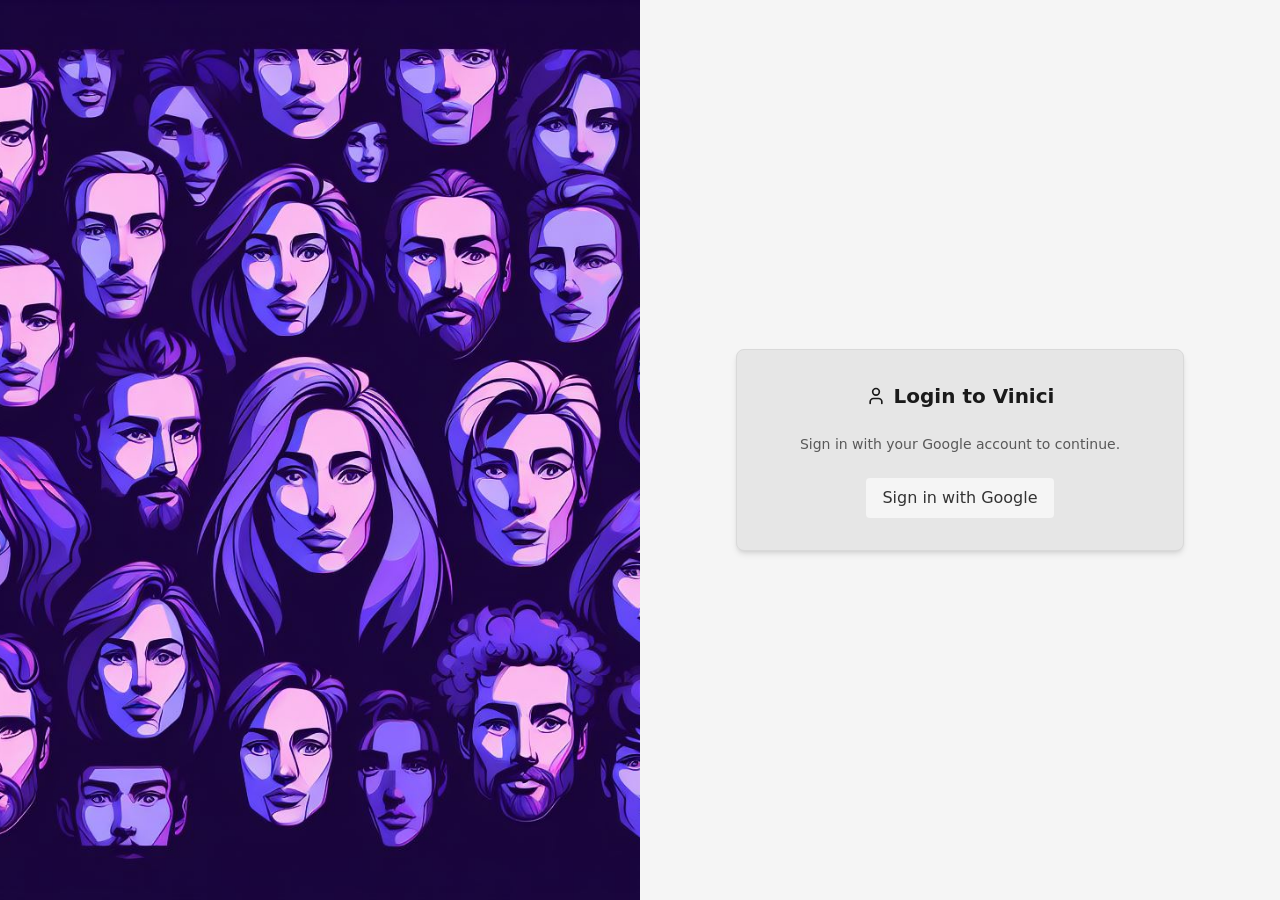
==== index.html @ 55f2e848 "deploy: vinici-ai/app@06591361b1e789a5b442f2222c22124e91a51ab6" ====
<!DOCTYPE html>
<html lang="en">

<head>
  <meta charset="UTF-8" />
  <meta name="viewport" content="width=device-width, initial-scale=1.0" />
  
  <!-- Cache Busting Meta Tags -->
  <meta http-equiv="Cache-Control" content="no-cache, no-store, must-revalidate" />
  <meta http-equiv="Pragma" content="no-cache" />
  <meta http-equiv="Expires" content="0" />

  <title>Vinici</title>
  <meta name="description" content="Vinici" />


  <meta property="og:title" content="Vinici" />
  <meta property="og:description" content="Vinici" />
  <meta property="og:type" content="website" />

  <meta name="twitter:card" content="summary_large_image" />
  <!-- Google Tag Manager -->
  <script>(function (w, d, s, l, i) {
      w[l] = w[l] || []; w[l].push({
        'gtm.start':
          new Date().getTime(), event: 'gtm.js'
      }); var f = d.getElementsByTagName(s)[0],
        j = d.createElement(s), dl = l != 'dataLayer' ? '&l=' + l : ''; j.async = true; j.src =
          'https://www.googletagmanager.com/gtm.js?id=' + i + dl; f.parentNode.insertBefore(j, f);
    })(window, document, 'script', 'dataLayer', 'GTM-TNNPQXP9');</script>
  <!-- End Google Tag Manager -->
  <script type="module" crossorigin src="/assets/index-B5cUwocK.js"></script>
  <link rel="stylesheet" crossorigin href="/assets/index-Gcn6cVZK.css">
</head>

<body>
  <!-- Google Tag Manager (noscript) -->
  <noscript><iframe src="https://www.googletagmanager.com/ns.html?id=GTM-TNNPQXP9" height="0" width="0"
      style="display:none;visibility:hidden"></iframe></noscript>
  <!-- End Google Tag Manager (noscript) -->
  <div id="root"></div>
  <!-- IMPORTANT: DO NOT REMOVE THIS SCRIPT TAG OR THIS VERY COMMENT! -->
</body>

</html>
---- assets/index-Gcn6cVZK.css ----
*,:before,:after{--tw-border-spacing-x: 0;--tw-border-spacing-y: 0;--tw-translate-x: 0;--tw-translate-y: 0;--tw-rotate: 0;--tw-skew-x: 0;--tw-skew-y: 0;--tw-scale-x: 1;--tw-scale-y: 1;--tw-pan-x: ;--tw-pan-y: ;--tw-pinch-zoom: ;--tw-scroll-snap-strictness: proximity;--tw-gradient-from-position: ;--tw-gradient-via-position: ;--tw-gradient-to-position: ;--tw-ordinal: ;--tw-slashed-zero: ;--tw-numeric-figure: ;--tw-numeric-spacing: ;--tw-numeric-fraction: ;--tw-ring-inset: ;--tw-ring-offset-width: 0px;--tw-ring-offset-color: #fff;--tw-ring-color: rgb(59 130 246 / .5);--tw-ring-offset-shadow: 0 0 #0000;--tw-ring-shadow: 0 0 #0000;--tw-shadow: 0 0 #0000;--tw-shadow-colored: 0 0 #0000;--tw-blur: ;--tw-brightness: ;--tw-contrast: ;--tw-grayscale: ;--tw-hue-rotate: ;--tw-invert: ;--tw-saturate: ;--tw-sepia: ;--tw-drop-shadow: ;--tw-backdrop-blur: ;--tw-backdrop-brightness: ;--tw-backdrop-contrast: ;--tw-backdrop-grayscale: ;--tw-backdrop-hue-rotate: ;--tw-backdrop-invert: ;--tw-backdrop-opacity: ;--tw-backdrop-saturate: ;--tw-backdrop-sepia: ;--tw-contain-size: ;--tw-contain-layout: ;--tw-contain-paint: ;--tw-contain-style: }::backdrop{--tw-border-spacing-x: 0;--tw-border-spacing-y: 0;--tw-translate-x: 0;--tw-translate-y: 0;--tw-rotate: 0;--tw-skew-x: 0;--tw-skew-y: 0;--tw-scale-x: 1;--tw-scale-y: 1;--tw-pan-x: ;--tw-pan-y: ;--tw-pinch-zoom: ;--tw-scroll-snap-strictness: proximity;--tw-gradient-from-position: ;--tw-gradient-via-position: ;--tw-gradient-to-position: ;--tw-ordinal: ;--tw-slashed-zero: ;--tw-numeric-figure: ;--tw-numeric-spacing: ;--tw-numeric-fraction: ;--tw-ring-inset: ;--tw-ring-offset-width: 0px;--tw-ring-offset-color: #fff;--tw-ring-color: rgb(59 130 246 / .5);--tw-ring-offset-shadow: 0 0 #0000;--tw-ring-shadow: 0 0 #0000;--tw-shadow: 0 0 #0000;--tw-shadow-colored: 0 0 #0000;--tw-blur: ;--tw-brightness: ;--tw-contrast: ;--tw-grayscale: ;--tw-hue-rotate: ;--tw-invert: ;--tw-saturate: ;--tw-sepia: ;--tw-drop-shadow: ;--tw-backdrop-blur: ;--tw-backdrop-brightness: ;--tw-backdrop-contrast: ;--tw-backdrop-grayscale: ;--tw-backdrop-hue-rotate: ;--tw-backdrop-invert: ;--tw-backdrop-opacity: ;--tw-backdrop-saturate: ;--tw-backdrop-sepia: ;--tw-contain-size: ;--tw-contain-layout: ;--tw-contain-paint: ;--tw-contain-style: }*,:before,:after{box-sizing:border-box;border-width:0;border-style:solid;border-color:#e5e7eb}:before,:after{--tw-content: ""}html,:host{line-height:1.5;-webkit-text-size-adjust:100%;-moz-tab-size:4;-o-tab-size:4;tab-size:4;font-family:ui-sans-serif,system-ui,sans-serif,"Apple Color Emoji","Segoe UI Emoji",Segoe UI Symbol,"Noto Color Emoji";font-feature-settings:normal;font-variation-settings:normal;-webkit-tap-highlight-color:transparent}body{margin:0;line-height:inherit}hr{height:0;color:inherit;border-top-width:1px}abbr:where([title]){-webkit-text-decoration:underline dotted;text-decoration:underline dotted}h1,h2,h3,h4,h5,h6{font-size:inherit;font-weight:inherit}a{color:inherit;text-decoration:inherit}b,strong{font-weight:bolder}code,kbd,samp,pre{font-family:ui-monospace,SFMono-Regular,Menlo,Monaco,Consolas,Liberation Mono,Courier New,monospace;font-feature-settings:normal;font-variation-settings:normal;font-size:1em}small{font-size:80%}sub,sup{font-size:75%;line-height:0;position:relative;vertical-align:baseline}sub{bottom:-.25em}sup{top:-.5em}table{text-indent:0;border-color:inherit;border-collapse:collapse}button,input,optgroup,select,textarea{font-family:inherit;font-feature-settings:inherit;font-variation-settings:inherit;font-size:100%;font-weight:inherit;line-height:inherit;letter-spacing:inherit;color:inherit;margin:0;padding:0}button,select{text-transform:none}button,input:where([type=button]),input:where([type=reset]),input:where([type=submit]){-webkit-appearance:button;background-color:transparent;background-image:none}:-moz-focusring{outline:auto}:-moz-ui-invalid{box-shadow:none}progress{vertical-align:baseline}::-webkit-inner-spin-button,::-webkit-outer-spin-button{height:auto}[type=search]{-webkit-appearance:textfield;outline-offset:-2px}::-webkit-search-decoration{-webkit-appearance:none}::-webkit-file-upload-button{-webkit-appearance:button;font:inherit}summary{display:list-item}blockquote,dl,dd,h1,h2,h3,h4,h5,h6,hr,figure,p,pre{margin:0}fieldset{margin:0;padding:0}legend{padding:0}ol,ul,menu{list-style:none;margin:0;padding:0}dialog{padding:0}textarea{resize:vertical}input::-moz-placeholder,textarea::-moz-placeholder{opacity:1;color:#9ca3af}input::placeholder,textarea::placeholder{opacity:1;color:#9ca3af}button,[role=button]{cursor:pointer}:disabled{cursor:default}img,svg,video,canvas,audio,iframe,embed,object{display:block;vertical-align:middle}img,video{max-width:100%;height:auto}[hidden]:where(:not([hidden=until-found])){display:none}:root{--background: 0 0% 100%;--foreground: 0 0% 20%;--card: 0 0% 90%;--card-foreground: 0 0% 10%;--popover: 0 0% 100%;--popover-foreground: 222.2 84% 4.9%;--primary: 222.2 47.4% 11.2%;--primary-foreground: 210 40% 98%;--secondary: 210 40% 96.1%;--secondary-foreground: 222.2 47.4% 11.2%;--muted: 0 0% 96.1%;--muted-foreground: 0 0% 35%;--inverted: 0 0% 30%;--inverted-foreground: 0 0% 90%;--accent: 210 40% 96.1%;--accent-foreground: 222.2 47.4% 11.2%;--destructive: 0 84.2% 60.2%;--destructive-foreground: 210 40% 98%;--border: 0 0% 85%;--input: 214.3 31.8% 91.4%;--ring: 0 0% 85%;--radius: .5rem;--shadow: 0 0% 0% / .1}.dark{--background: 0 0% 9%;--foreground: 0 0% 85%;--card: 0 0% 17%;--card-foreground: 0 0% 90%;--muted: 0 0% 20%;--muted-foreground: 0 0% 65%;--popover: 222.2 84% 4.9%;--popover-foreground: 210 40% 98%;--primary: 210 40% 98%;--primary-foreground: 222.2 47.4% 11.2%;--secondary: 217.2 32.6% 17.5%;--secondary-foreground: 210 40% 98%;--inverted: 0 0% 90%;--inverted-foreground: 0 0% 17%;--accent: 217.2 32.6% 17.5%;--accent-foreground: 210 40% 98%;--destructive: 0 62.8% 30.6%;--destructive-foreground: 210 40% 98%;--border: 0 0% 25%;--input: 217.2 32.6% 17.5%;--ring: 0 0% 25%;--shadow: 0 0% 5% black}*{border-color:hsl(var(--border))}body{background-color:hsl(var(--background));color:hsl(var(--foreground))}.container{width:100%;margin-right:auto;margin-left:auto;padding-right:2rem;padding-left:2rem}@media (min-width: 1400px){.container{max-width:1400px}}.sr-only{position:absolute;width:1px;height:1px;padding:0;margin:-1px;overflow:hidden;clip:rect(0,0,0,0);white-space:nowrap;border-width:0}.pointer-events-none{pointer-events:none}.pointer-events-auto{pointer-events:auto}.visible{visibility:visible}.invisible{visibility:hidden}.fixed{position:fixed}.absolute{position:absolute}.relative{position:relative}.sticky{position:sticky}.inset-0{top:0;right:0;bottom:0;left:0}.inset-x-0{left:0;right:0}.inset-y-0{top:0;bottom:0}.-bottom-12{bottom:-3rem}.-left-12{left:-3rem}.-left-20{left:-5rem}.-left-5{left:-1.25rem}.-right-12{right:-3rem}.-top-12{top:-3rem}.bottom-0{bottom:0}.bottom-10{bottom:2.5rem}.bottom-5{bottom:1.25rem}.bottom-\[56px\]{bottom:56px}.left-0{left:0}.left-1{left:.25rem}.left-1\/2{left:50%}.left-12{left:3rem}.left-16{left:4rem}.left-2{left:.5rem}.left-4{left:1rem}.left-60{left:15rem}.left-64{left:16rem}.left-\[50\%\]{left:50%}.right-0{right:0}.right-1{right:.25rem}.right-2{right:.5rem}.right-3{right:.75rem}.right-4{right:1rem}.right-\[2\%\]{right:2%}.top-0{top:0}.top-1\.5{top:.375rem}.top-1\/2{top:50%}.top-2{top:.5rem}.top-3{top:.75rem}.top-3\.5{top:.875rem}.top-4{top:1rem}.top-6{top:1.5rem}.top-\[1px\]{top:1px}.top-\[50\%\]{top:50%}.top-\[60\%\]{top:60%}.top-full{top:100%}.z-10{z-index:10}.z-20{z-index:20}.z-30{z-index:30}.z-40{z-index:40}.z-50{z-index:50}.z-\[100\]{z-index:100}.z-\[1\]{z-index:1}.z-\[60\]{z-index:60}.z-\[70\]{z-index:70}.m-4{margin:1rem}.-mx-1{margin-left:-.25rem;margin-right:-.25rem}.mx-0\.5{margin-left:.125rem;margin-right:.125rem}.mx-2{margin-left:.5rem;margin-right:.5rem}.mx-3\.5{margin-left:.875rem;margin-right:.875rem}.mx-auto{margin-left:auto;margin-right:auto}.my-0\.5{margin-top:.125rem;margin-bottom:.125rem}.my-1{margin-top:.25rem;margin-bottom:.25rem}.my-2{margin-top:.5rem;margin-bottom:.5rem}.-ml-4{margin-left:-1rem}.-mt-4{margin-top:-1rem}.mb-1{margin-bottom:.25rem}.mb-2{margin-bottom:.5rem}.mb-3{margin-bottom:.75rem}.mb-4{margin-bottom:1rem}.mb-6{margin-bottom:1.5rem}.mb-\[6\.5rem\]{margin-bottom:6.5rem}.ml-1{margin-left:.25rem}.ml-1\.5{margin-left:.375rem}.ml-2{margin-left:.5rem}.ml-3{margin-left:.75rem}.ml-4{margin-left:1rem}.ml-auto{margin-left:auto}.mr-2{margin-right:.5rem}.mr-3{margin-right:.75rem}.mt-0{margin-top:0}.mt-0\.5{margin-top:.125rem}.mt-1{margin-top:.25rem}.mt-1\.5{margin-top:.375rem}.mt-2{margin-top:.5rem}.mt-24{margin-top:6rem}.mt-4{margin-top:1rem}.mt-6{margin-top:1.5rem}.mt-auto{margin-top:auto}.box-border{box-sizing:border-box}.line-clamp-1{overflow:hidden;display:-webkit-box;-webkit-box-orient:vertical;-webkit-line-clamp:1}.line-clamp-2{overflow:hidden;display:-webkit-box;-webkit-box-orient:vertical;-webkit-line-clamp:2}.block{display:block}.inline{display:inline}.flex{display:flex}.inline-flex{display:inline-flex}.table{display:table}.grid{display:grid}.hidden{display:none}.aspect-square{aspect-ratio:1 / 1}.aspect-video{aspect-ratio:16 / 9}.size-4{width:1rem;height:1rem}.h-1{height:.25rem}.h-1\.5{height:.375rem}.h-10{height:2.5rem}.h-11{height:2.75rem}.h-12{height:3rem}.h-16{height:4rem}.h-2{height:.5rem}.h-2\.5{height:.625rem}.h-20{height:5rem}.h-24{height:6rem}.h-3{height:.75rem}.h-3\.5{height:.875rem}.h-4{height:1rem}.h-5{height:1.25rem}.h-6{height:1.5rem}.h-64{height:16rem}.h-7{height:1.75rem}.h-8{height:2rem}.h-9{height:2.25rem}.h-\[1px\]{height:1px}.h-\[21px\]{height:21px}.h-\[25px\]{height:25px}.h-\[400px\]{height:400px}.h-\[var\(--radix-navigation-menu-viewport-height\)\]{height:var(--radix-navigation-menu-viewport-height)}.h-\[var\(--radix-select-trigger-height\)\]{height:var(--radix-select-trigger-height)}.h-auto{height:auto}.h-full{height:100%}.h-px{height:1px}.h-screen{height:100vh}.h-svh{height:100svh}.max-h-96{max-height:24rem}.max-h-\[300px\]{max-height:300px}.max-h-screen{max-height:100vh}.min-h-0{min-height:0px}.min-h-12{min-height:3rem}.min-h-16{min-height:4rem}.min-h-\[250px\]{min-height:250px}.min-h-\[300px\]{min-height:300px}.min-h-\[80px\]{min-height:80px}.min-h-screen{min-height:100vh}.min-h-svh{min-height:100svh}.w-0{width:0px}.w-1{width:.25rem}.w-1\/2{width:50%}.w-10{width:2.5rem}.w-11{width:2.75rem}.w-12{width:3rem}.w-14{width:3.5rem}.w-2{width:.5rem}.w-2\.5{width:.625rem}.w-20{width:5rem}.w-24{width:6rem}.w-3{width:.75rem}.w-3\.5{width:.875rem}.w-3\/4{width:75%}.w-4{width:1rem}.w-5{width:1.25rem}.w-5\/6{width:83.333333%}.w-6{width:1.5rem}.w-64{width:16rem}.w-7{width:1.75rem}.w-72{width:18rem}.w-8{width:2rem}.w-9{width:2.25rem}.w-\[--sidebar-width\]{width:var(--sidebar-width)}.w-\[10\%\]{width:10%}.w-\[100px\]{width:100px}.w-\[1px\]{width:1px}.w-\[21px\]{width:21px}.w-\[40\%\]{width:40%}.w-\[42px\]{width:42px}.w-\[50\%\]{width:50%}.w-\[90\%\]{width:90%}.w-\[95\%\]{width:95%}.w-\[96\%\]{width:96%}.w-\[calc\(100\%\)\]{width:100%}.w-\[calc\(100\%-16\.5rem\)\]{width:calc(100% - 16.5rem)}.w-\[calc\(100\%-5rem\)\]{width:calc(100% - 5rem)}.w-\[calc\(50\%-2rem\)\]{width:calc(50% - 2rem)}.w-auto{width:auto}.w-full{width:100%}.w-max{width:-moz-max-content;width:max-content}.w-px{width:1px}.min-w-0{min-width:0px}.min-w-5{min-width:1.25rem}.min-w-\[12rem\]{min-width:12rem}.min-w-\[8rem\]{min-width:8rem}.min-w-\[var\(--radix-select-trigger-width\)\]{min-width:var(--radix-select-trigger-width)}.max-w-3xl{max-width:48rem}.max-w-4xl{max-width:56rem}.max-w-\[--skeleton-width\]{max-width:var(--skeleton-width)}.max-w-\[100\%\]{max-width:100%}.max-w-\[120px\]{max-width:120px}.max-w-\[250px\]{max-width:250px}.max-w-\[90\%\]{max-width:90%}.max-w-\[93\%\]{max-width:93%}.max-w-lg{max-width:32rem}.max-w-max{max-width:-moz-max-content;max-width:max-content}.max-w-md{max-width:28rem}.flex-1{flex:1 1 0%}.flex-\[10\]{flex:10}.flex-\[30\]{flex:30}.flex-\[60\]{flex:60}.flex-shrink-0,.shrink-0{flex-shrink:0}.grow{flex-grow:1}.grow-0{flex-grow:0}.basis-full{flex-basis:100%}.caption-bottom{caption-side:bottom}.border-collapse{border-collapse:collapse}.-translate-x-1\/2{--tw-translate-x: -50%;transform:translate(var(--tw-translate-x),var(--tw-translate-y)) rotate(var(--tw-rotate)) skew(var(--tw-skew-x)) skewY(var(--tw-skew-y)) scaleX(var(--tw-scale-x)) scaleY(var(--tw-scale-y))}.-translate-x-full{--tw-translate-x: -100%;transform:translate(var(--tw-translate-x),var(--tw-translate-y)) rotate(var(--tw-rotate)) skew(var(--tw-skew-x)) skewY(var(--tw-skew-y)) scaleX(var(--tw-scale-x)) scaleY(var(--tw-scale-y))}.-translate-x-px{--tw-translate-x: -1px;transform:translate(var(--tw-translate-x),var(--tw-translate-y)) rotate(var(--tw-rotate)) skew(var(--tw-skew-x)) skewY(var(--tw-skew-y)) scaleX(var(--tw-scale-x)) scaleY(var(--tw-scale-y))}.-translate-y-1\/2{--tw-translate-y: -50%;transform:translate(var(--tw-translate-x),var(--tw-translate-y)) rotate(var(--tw-rotate)) skew(var(--tw-skew-x)) skewY(var(--tw-skew-y)) scaleX(var(--tw-scale-x)) scaleY(var(--tw-scale-y))}.-translate-y-3{--tw-translate-y: -.75rem;transform:translate(var(--tw-translate-x),var(--tw-translate-y)) rotate(var(--tw-rotate)) skew(var(--tw-skew-x)) skewY(var(--tw-skew-y)) scaleX(var(--tw-scale-x)) scaleY(var(--tw-scale-y))}.translate-x-0{--tw-translate-x: 0px;transform:translate(var(--tw-translate-x),var(--tw-translate-y)) rotate(var(--tw-rotate)) skew(var(--tw-skew-x)) skewY(var(--tw-skew-y)) scaleX(var(--tw-scale-x)) scaleY(var(--tw-scale-y))}.translate-x-\[-50\%\]{--tw-translate-x: -50%;transform:translate(var(--tw-translate-x),var(--tw-translate-y)) rotate(var(--tw-rotate)) skew(var(--tw-skew-x)) skewY(var(--tw-skew-y)) scaleX(var(--tw-scale-x)) scaleY(var(--tw-scale-y))}.translate-x-px{--tw-translate-x: 1px;transform:translate(var(--tw-translate-x),var(--tw-translate-y)) rotate(var(--tw-rotate)) skew(var(--tw-skew-x)) skewY(var(--tw-skew-y)) scaleX(var(--tw-scale-x)) scaleY(var(--tw-scale-y))}.translate-y-\[-50\%\]{--tw-translate-y: -50%;transform:translate(var(--tw-translate-x),var(--tw-translate-y)) rotate(var(--tw-rotate)) skew(var(--tw-skew-x)) skewY(var(--tw-skew-y)) scaleX(var(--tw-scale-x)) scaleY(var(--tw-scale-y))}.rotate-45{--tw-rotate: 45deg;transform:translate(var(--tw-translate-x),var(--tw-translate-y)) rotate(var(--tw-rotate)) skew(var(--tw-skew-x)) skewY(var(--tw-skew-y)) scaleX(var(--tw-scale-x)) scaleY(var(--tw-scale-y))}.rotate-90{--tw-rotate: 90deg;transform:translate(var(--tw-translate-x),var(--tw-translate-y)) rotate(var(--tw-rotate)) skew(var(--tw-skew-x)) skewY(var(--tw-skew-y)) scaleX(var(--tw-scale-x)) scaleY(var(--tw-scale-y))}.transform{transform:translate(var(--tw-translate-x),var(--tw-translate-y)) rotate(var(--tw-rotate)) skew(var(--tw-skew-x)) skewY(var(--tw-skew-y)) scaleX(var(--tw-scale-x)) scaleY(var(--tw-scale-y))}@keyframes pulse{50%{opacity:.5}}.animate-pulse{animation:pulse 2s cubic-bezier(.4,0,.6,1) infinite}.cursor-default{cursor:default}.cursor-pointer{cursor:pointer}.touch-none{touch-action:none}.select-none{-webkit-user-select:none;-moz-user-select:none;user-select:none}.resize{resize:both}.list-none{list-style-type:none}.flex-row{flex-direction:row}.flex-col{flex-direction:column}.flex-col-reverse{flex-direction:column-reverse}.flex-wrap{flex-wrap:wrap}.items-start{align-items:flex-start}.items-end{align-items:flex-end}.items-center{align-items:center}.items-stretch{align-items:stretch}.justify-start{justify-content:flex-start}.justify-end{justify-content:flex-end}.justify-center{justify-content:center}.justify-between{justify-content:space-between}.gap-1{gap:.25rem}.gap-1\.5{gap:.375rem}.gap-2{gap:.5rem}.gap-4{gap:1rem}.gap-6{gap:1.5rem}.-space-x-2>:not([hidden])~:not([hidden]){--tw-space-x-reverse: 0;margin-right:calc(-.5rem * var(--tw-space-x-reverse));margin-left:calc(-.5rem * calc(1 - var(--tw-space-x-reverse)))}.space-x-1>:not([hidden])~:not([hidden]){--tw-space-x-reverse: 0;margin-right:calc(.25rem * var(--tw-space-x-reverse));margin-left:calc(.25rem * calc(1 - var(--tw-space-x-reverse)))}.space-x-2>:not([hidden])~:not([hidden]){--tw-space-x-reverse: 0;margin-right:calc(.5rem * var(--tw-space-x-reverse));margin-left:calc(.5rem * calc(1 - var(--tw-space-x-reverse)))}.space-x-3>:not([hidden])~:not([hidden]){--tw-space-x-reverse: 0;margin-right:calc(.75rem * var(--tw-space-x-reverse));margin-left:calc(.75rem * calc(1 - var(--tw-space-x-reverse)))}.space-x-4>:not([hidden])~:not([hidden]){--tw-space-x-reverse: 0;margin-right:calc(1rem * var(--tw-space-x-reverse));margin-left:calc(1rem * calc(1 - var(--tw-space-x-reverse)))}.space-y-1>:not([hidden])~:not([hidden]){--tw-space-y-reverse: 0;margin-top:calc(.25rem * calc(1 - var(--tw-space-y-reverse)));margin-bottom:calc(.25rem * var(--tw-space-y-reverse))}.space-y-1\.5>:not([hidden])~:not([hidden]){--tw-space-y-reverse: 0;margin-top:calc(.375rem * calc(1 - var(--tw-space-y-reverse)));margin-bottom:calc(.375rem * var(--tw-space-y-reverse))}.space-y-2>:not([hidden])~:not([hidden]){--tw-space-y-reverse: 0;margin-top:calc(.5rem * calc(1 - var(--tw-space-y-reverse)));margin-bottom:calc(.5rem * var(--tw-space-y-reverse))}.space-y-4>:not([hidden])~:not([hidden]){--tw-space-y-reverse: 0;margin-top:calc(1rem * calc(1 - var(--tw-space-y-reverse)));margin-bottom:calc(1rem * var(--tw-space-y-reverse))}.space-y-6>:not([hidden])~:not([hidden]){--tw-space-y-reverse: 0;margin-top:calc(1.5rem * calc(1 - var(--tw-space-y-reverse)));margin-bottom:calc(1.5rem * var(--tw-space-y-reverse))}.overflow-auto{overflow:auto}.overflow-hidden{overflow:hidden}.overflow-y-auto{overflow-y:auto}.overflow-x-hidden{overflow-x:hidden}.truncate{overflow:hidden;text-overflow:ellipsis;white-space:nowrap}.whitespace-normal{white-space:normal}.whitespace-nowrap{white-space:nowrap}.whitespace-pre-wrap{white-space:pre-wrap}.break-words{overflow-wrap:break-word}.rounded{border-radius:.25rem}.rounded-\[2px\]{border-radius:2px}.rounded-\[inherit\]{border-radius:inherit}.rounded-full{border-radius:9999px}.rounded-lg{border-radius:var(--radius)}.rounded-md{border-radius:calc(var(--radius) - 2px)}.rounded-sm{border-radius:calc(var(--radius) - 4px)}.rounded-t-\[10px\]{border-top-left-radius:10px;border-top-right-radius:10px}.rounded-t-md{border-top-left-radius:calc(var(--radius) - 2px);border-top-right-radius:calc(var(--radius) - 2px)}.rounded-tl-sm{border-top-left-radius:calc(var(--radius) - 4px)}.border{border-width:1px}.border-2{border-width:2px}.border-\[1\.5px\]{border-width:1.5px}.border-y{border-top-width:1px;border-bottom-width:1px}.border-b{border-bottom-width:1px}.border-l{border-left-width:1px}.border-r{border-right-width:1px}.border-t{border-top-width:1px}.border-dashed{border-style:dashed}.border-\[--color-border\]{border-color:var(--color-border)}.border-background{border-color:hsl(var(--background))}.border-border{border-color:hsl(var(--border))}.border-border\/50{border-color:hsl(var(--border) / .5)}.border-destructive{border-color:hsl(var(--destructive))}.border-destructive\/50{border-color:hsl(var(--destructive) / .5)}.border-input{border-color:hsl(var(--input))}.border-muted{border-color:hsl(var(--muted))}.border-primary{border-color:hsl(var(--primary))}.border-transparent{border-color:transparent}.border-yellow-500\/20{border-color:#eab30833}.border-l-transparent{border-left-color:transparent}.border-r-muted{border-right-color:hsl(var(--muted))}.border-t-transparent{border-top-color:transparent}.bg-\[\#2D3263\]{--tw-bg-opacity: 1;background-color:rgb(45 50 99 / var(--tw-bg-opacity, 1))}.bg-\[\#2d3163\]{--tw-bg-opacity: 1;background-color:rgb(45 49 99 / var(--tw-bg-opacity, 1))}.bg-\[--color-bg\]{background-color:var(--color-bg)}.bg-accent{background-color:hsl(var(--accent))}.bg-background{background-color:hsl(var(--background))}.bg-black\/50{background-color:#00000080}.bg-black\/80{background-color:#000c}.bg-blue-500{--tw-bg-opacity: 1;background-color:rgb(59 130 246 / var(--tw-bg-opacity, 1))}.bg-border{background-color:hsl(var(--border))}.bg-card{background-color:hsl(var(--card))}.bg-destructive{background-color:hsl(var(--destructive))}.bg-foreground{background-color:hsl(var(--foreground))}.bg-gray-100{--tw-bg-opacity: 1;background-color:rgb(243 244 246 / var(--tw-bg-opacity, 1))}.bg-green-500{--tw-bg-opacity: 1;background-color:rgb(34 197 94 / var(--tw-bg-opacity, 1))}.bg-inverted{background-color:hsl(var(--inverted))}.bg-muted{background-color:hsl(var(--muted))}.bg-muted\/50{background-color:hsl(var(--muted) / .5)}.bg-popover{background-color:hsl(var(--popover))}.bg-primary{background-color:hsl(var(--primary))}.bg-red-500{--tw-bg-opacity: 1;background-color:rgb(239 68 68 / var(--tw-bg-opacity, 1))}.bg-secondary{background-color:hsl(var(--secondary))}.bg-transparent{background-color:transparent}.bg-yellow-500\/10{background-color:#eab3081a}.fill-current{fill:currentColor}.object-cover{-o-object-fit:cover;object-fit:cover}.p-0{padding:0}.p-0\.5{padding:.125rem}.p-1{padding:.25rem}.p-2{padding:.5rem}.p-3{padding:.75rem}.p-4{padding:1rem}.p-5{padding:1.25rem}.p-6{padding:1.5rem}.p-8{padding:2rem}.p-\[1px\]{padding:1px}.px-1{padding-left:.25rem;padding-right:.25rem}.px-1\.5{padding-left:.375rem;padding-right:.375rem}.px-2{padding-left:.5rem;padding-right:.5rem}.px-2\.5{padding-left:.625rem;padding-right:.625rem}.px-3{padding-left:.75rem;padding-right:.75rem}.px-4{padding-left:1rem;padding-right:1rem}.px-5{padding-left:1.25rem;padding-right:1.25rem}.px-8{padding-left:2rem;padding-right:2rem}.py-0\.5{padding-top:.125rem;padding-bottom:.125rem}.py-1{padding-top:.25rem;padding-bottom:.25rem}.py-1\.5{padding-top:.375rem;padding-bottom:.375rem}.py-2{padding-top:.5rem;padding-bottom:.5rem}.py-3{padding-top:.75rem;padding-bottom:.75rem}.py-4{padding-top:1rem;padding-bottom:1rem}.py-6{padding-top:1.5rem;padding-bottom:1.5rem}.pb-10{padding-bottom:2.5rem}.pb-20{padding-bottom:5rem}.pb-3{padding-bottom:.75rem}.pb-4{padding-bottom:1rem}.pl-16{padding-left:4rem}.pl-2\.5{padding-left:.625rem}.pl-3{padding-left:.75rem}.pl-4{padding-left:1rem}.pl-8{padding-left:2rem}.pr-2{padding-right:.5rem}.pr-2\.5{padding-right:.625rem}.pr-8{padding-right:2rem}.pt-0{padding-top:0}.pt-1{padding-top:.25rem}.pt-16{padding-top:4rem}.pt-2{padding-top:.5rem}.pt-3{padding-top:.75rem}.pt-4{padding-top:1rem}.text-left{text-align:left}.text-center{text-align:center}.text-right{text-align:right}.align-middle{vertical-align:middle}.font-mono{font-family:ui-monospace,SFMono-Regular,Menlo,Monaco,Consolas,Liberation Mono,Courier New,monospace}.text-2xl{font-size:1.5rem;line-height:2rem}.text-4xl{font-size:2.25rem;line-height:2.5rem}.text-\[0\.8rem\]{font-size:.8rem}.text-base{font-size:1rem;line-height:1.5rem}.text-lg{font-size:1.125rem;line-height:1.75rem}.text-sm{font-size:.875rem;line-height:1.25rem}.text-xl{font-size:1.25rem;line-height:1.75rem}.text-xs{font-size:.75rem;line-height:1rem}.font-bold{font-weight:700}.font-medium{font-weight:500}.font-normal{font-weight:400}.font-semibold{font-weight:600}.uppercase{text-transform:uppercase}.capitalize{text-transform:capitalize}.italic{font-style:italic}.tabular-nums{--tw-numeric-spacing: tabular-nums;font-variant-numeric:var(--tw-ordinal) var(--tw-slashed-zero) var(--tw-numeric-figure) var(--tw-numeric-spacing) var(--tw-numeric-fraction)}.leading-none{line-height:1}.leading-tight{line-height:1.25}.tracking-tight{letter-spacing:-.025em}.tracking-wider{letter-spacing:.05em}.tracking-widest{letter-spacing:.1em}.text-accent-foreground{color:hsl(var(--accent-foreground))}.text-blue-500{--tw-text-opacity: 1;color:rgb(59 130 246 / var(--tw-text-opacity, 1))}.text-card-foreground{color:hsl(var(--card-foreground))}.text-current{color:currentColor}.text-destructive{color:hsl(var(--destructive))}.text-destructive-foreground{color:hsl(var(--destructive-foreground))}.text-foreground{color:hsl(var(--foreground))}.text-foreground\/50{color:hsl(var(--foreground) / .5)}.text-foreground\/90{color:hsl(var(--foreground) / .9)}.text-gray-500{--tw-text-opacity: 1;color:rgb(107 114 128 / var(--tw-text-opacity, 1))}.text-gray-600{--tw-text-opacity: 1;color:rgb(75 85 99 / var(--tw-text-opacity, 1))}.text-inverted-foreground{color:hsl(var(--inverted-foreground))}.text-muted-foreground{color:hsl(var(--muted-foreground))}.text-popover-foreground{color:hsl(var(--popover-foreground))}.text-primary{color:hsl(var(--primary))}.text-primary-foreground{color:hsl(var(--primary-foreground))}.text-purple-500{--tw-text-opacity: 1;color:rgb(168 85 247 / var(--tw-text-opacity, 1))}.text-secondary-foreground{color:hsl(var(--secondary-foreground))}.text-white{--tw-text-opacity: 1;color:rgb(255 255 255 / var(--tw-text-opacity, 1))}.text-yellow-600{--tw-text-opacity: 1;color:rgb(202 138 4 / var(--tw-text-opacity, 1))}.underline{text-decoration-line:underline}.underline-offset-4{text-underline-offset:4px}.opacity-0{opacity:0}.opacity-50{opacity:.5}.opacity-60{opacity:.6}.opacity-70{opacity:.7}.opacity-80{opacity:.8}.opacity-90{opacity:.9}.shadow{--tw-shadow: 0 1px 3px 0 rgb(0 0 0 / .1), 0 1px 2px -1px rgb(0 0 0 / .1);--tw-shadow-colored: 0 1px 3px 0 var(--tw-shadow-color), 0 1px 2px -1px var(--tw-shadow-color);box-shadow:var(--tw-ring-offset-shadow, 0 0 #0000),var(--tw-ring-shadow, 0 0 #0000),var(--tw-shadow)}.shadow-\[0_0_0_1px_hsl\(var\(--sidebar-border\)\)\]{--tw-shadow: 0 0 0 1px hsl(var(--sidebar-border));--tw-shadow-colored: 0 0 0 1px var(--tw-shadow-color);box-shadow:var(--tw-ring-offset-shadow, 0 0 #0000),var(--tw-ring-shadow, 0 0 #0000),var(--tw-shadow)}.shadow-lg{--tw-shadow: 0 10px 15px -3px rgb(0 0 0 / .1), 0 4px 6px -4px rgb(0 0 0 / .1);--tw-shadow-colored: 0 10px 15px -3px var(--tw-shadow-color), 0 4px 6px -4px var(--tw-shadow-color);box-shadow:var(--tw-ring-offset-shadow, 0 0 #0000),var(--tw-ring-shadow, 0 0 #0000),var(--tw-shadow)}.shadow-md{--tw-shadow: 0 4px 6px -1px rgb(0 0 0 / .1), 0 2px 4px -2px rgb(0 0 0 / .1);--tw-shadow-colored: 0 4px 6px -1px var(--tw-shadow-color), 0 2px 4px -2px var(--tw-shadow-color);box-shadow:var(--tw-ring-offset-shadow, 0 0 #0000),var(--tw-ring-shadow, 0 0 #0000),var(--tw-shadow)}.shadow-none{--tw-shadow: 0 0 #0000;--tw-shadow-colored: 0 0 #0000;box-shadow:var(--tw-ring-offset-shadow, 0 0 #0000),var(--tw-ring-shadow, 0 0 #0000),var(--tw-shadow)}.shadow-sm{--tw-shadow: 0 1px 2px 0 rgb(0 0 0 / .05);--tw-shadow-colored: 0 1px 2px 0 var(--tw-shadow-color);box-shadow:var(--tw-ring-offset-shadow, 0 0 #0000),var(--tw-ring-shadow, 0 0 #0000),var(--tw-shadow)}.shadow-xl{--tw-shadow: 0 20px 25px -5px rgb(0 0 0 / .1), 0 8px 10px -6px rgb(0 0 0 / .1);--tw-shadow-colored: 0 20px 25px -5px var(--tw-shadow-color), 0 8px 10px -6px var(--tw-shadow-color);box-shadow:var(--tw-ring-offset-shadow, 0 0 #0000),var(--tw-ring-shadow, 0 0 #0000),var(--tw-shadow)}.outline-none{outline:2px solid transparent;outline-offset:2px}.outline{outline-style:solid}.ring-0{--tw-ring-offset-shadow: var(--tw-ring-inset) 0 0 0 var(--tw-ring-offset-width) var(--tw-ring-offset-color);--tw-ring-shadow: var(--tw-ring-inset) 0 0 0 calc(0px + var(--tw-ring-offset-width)) var(--tw-ring-color);box-shadow:var(--tw-ring-offset-shadow),var(--tw-ring-shadow),var(--tw-shadow, 0 0 #0000)}.ring-2{--tw-ring-offset-shadow: var(--tw-ring-inset) 0 0 0 var(--tw-ring-offset-width) var(--tw-ring-offset-color);--tw-ring-shadow: var(--tw-ring-inset) 0 0 0 calc(2px + var(--tw-ring-offset-width)) var(--tw-ring-color);box-shadow:var(--tw-ring-offset-shadow),var(--tw-ring-shadow),var(--tw-shadow, 0 0 #0000)}.ring-ring{--tw-ring-color: hsl(var(--ring))}.ring-offset-background{--tw-ring-offset-color: hsl(var(--background))}.filter{filter:var(--tw-blur) var(--tw-brightness) var(--tw-contrast) var(--tw-grayscale) var(--tw-hue-rotate) var(--tw-invert) var(--tw-saturate) var(--tw-sepia) var(--tw-drop-shadow)}.transition{transition-property:color,background-color,border-color,text-decoration-color,fill,stroke,opacity,box-shadow,transform,filter,-webkit-backdrop-filter;transition-property:color,background-color,border-color,text-decoration-color,fill,stroke,opacity,box-shadow,transform,filter,backdrop-filter;transition-property:color,background-color,border-color,text-decoration-color,fill,stroke,opacity,box-shadow,transform,filter,backdrop-filter,-webkit-backdrop-filter;transition-timing-function:cubic-bezier(.4,0,.2,1);transition-duration:.15s}.transition-\[left\,right\,width\]{transition-property:left,right,width;transition-timing-function:cubic-bezier(.4,0,.2,1);transition-duration:.15s}.transition-\[margin\,opa\]{transition-property:margin,opa;transition-timing-function:cubic-bezier(.4,0,.2,1);transition-duration:.15s}.transition-\[width\,height\,padding\]{transition-property:width,height,padding;transition-timing-function:cubic-bezier(.4,0,.2,1);transition-duration:.15s}.transition-\[width\]{transition-property:width;transition-timing-function:cubic-bezier(.4,0,.2,1);transition-duration:.15s}.transition-all{transition-property:all;transition-timing-function:cubic-bezier(.4,0,.2,1);transition-duration:.15s}.transition-colors{transition-property:color,background-color,border-color,text-decoration-color,fill,stroke;transition-timing-function:cubic-bezier(.4,0,.2,1);transition-duration:.15s}.transition-opacity{transition-property:opacity;transition-timing-function:cubic-bezier(.4,0,.2,1);transition-duration:.15s}.transition-transform{transition-property:transform;transition-timing-function:cubic-bezier(.4,0,.2,1);transition-duration:.15s}.duration-1000{transition-duration:1s}.duration-200{transition-duration:.2s}.duration-300{transition-duration:.3s}.ease-in-out{transition-timing-function:cubic-bezier(.4,0,.2,1)}.ease-linear{transition-timing-function:linear}@keyframes enter{0%{opacity:var(--tw-enter-opacity, 1);transform:translate3d(var(--tw-enter-translate-x, 0),var(--tw-enter-translate-y, 0),0) scale3d(var(--tw-enter-scale, 1),var(--tw-enter-scale, 1),var(--tw-enter-scale, 1)) rotate(var(--tw-enter-rotate, 0))}}@keyframes exit{to{opacity:var(--tw-exit-opacity, 1);transform:translate3d(var(--tw-exit-translate-x, 0),var(--tw-exit-translate-y, 0),0) scale3d(var(--tw-exit-scale, 1),var(--tw-exit-scale, 1),var(--tw-exit-scale, 1)) rotate(var(--tw-exit-rotate, 0))}}.animate-in{animation-name:enter;animation-duration:.15s;--tw-enter-opacity: initial;--tw-enter-scale: initial;--tw-enter-rotate: initial;--tw-enter-translate-x: initial;--tw-enter-translate-y: initial}.fade-in-0{--tw-enter-opacity: 0}.fade-in-80{--tw-enter-opacity: .8}.zoom-in-95{--tw-enter-scale: .95}.duration-1000{animation-duration:1s}.duration-200{animation-duration:.2s}.duration-300{animation-duration:.3s}.ease-in-out{animation-timing-function:cubic-bezier(.4,0,.2,1)}.ease-linear{animation-timing-function:linear}.ProgressRoot{position:relative;overflow:hidden;border-radius:8px;width:100%;height:10px;border:1px solid hsl(var(--border));transform:translateZ(0)}.ProgressIndicator{width:100%;height:100%;transition:transform .66s cubic-bezier(.65,0,.35,1)}.dots{display:inline-block;width:30px;text-align:left}.dots:after{content:"";animation:showDots 1s infinite}@keyframes showDots{0%{content:""}15%{content:"."}32%{content:".."}75%{content:"..."}to{content:""}}.message-content h2,.message-content h3,.message-content h4{font-weight:700!important;margin:1.5rem 0 1rem!important}@keyframes shimmer{0%{background-position:-200% 0}to{background-position:200% 0}}.skeleton-shimmer{background:linear-gradient(90deg,hsl(var(--card)) 25%,hsl(var(--muted)),hsl(var(--card)) 75%);background-size:200% 100%;animation:shimmer 2s infinite linear}.file\:border-0::file-selector-button{border-width:0px}.file\:bg-transparent::file-selector-button{background-color:transparent}.file\:text-sm::file-selector-button{font-size:.875rem;line-height:1.25rem}.file\:font-medium::file-selector-button{font-weight:500}.file\:text-foreground::file-selector-button{color:hsl(var(--foreground))}.placeholder\:text-muted-foreground::-moz-placeholder{color:hsl(var(--muted-foreground))}.placeholder\:text-muted-foreground::placeholder{color:hsl(var(--muted-foreground))}.after\:absolute:after{content:var(--tw-content);position:absolute}.after\:-inset-2:after{content:var(--tw-content);top:-.5rem;right:-.5rem;bottom:-.5rem;left:-.5rem}.after\:inset-y-0:after{content:var(--tw-content);top:0;bottom:0}.after\:left-1\/2:after{content:var(--tw-content);left:50%}.after\:w-1:after{content:var(--tw-content);width:.25rem}.after\:w-\[2px\]:after{content:var(--tw-content);width:2px}.after\:-translate-x-1\/2:after{content:var(--tw-content);--tw-translate-x: -50%;transform:translate(var(--tw-translate-x),var(--tw-translate-y)) rotate(var(--tw-rotate)) skew(var(--tw-skew-x)) skewY(var(--tw-skew-y)) scaleX(var(--tw-scale-x)) scaleY(var(--tw-scale-y))}.first\:rounded-l-md:first-child{border-top-left-radius:calc(var(--radius) - 2px);border-bottom-left-radius:calc(var(--radius) - 2px)}.first\:border-l:first-child{border-left-width:1px}.last\:rounded-r-md:last-child{border-top-right-radius:calc(var(--radius) - 2px);border-bottom-right-radius:calc(var(--radius) - 2px)}.focus-within\:relative:focus-within{position:relative}.focus-within\:z-20:focus-within{z-index:20}.hover\:bg-accent:hover{background-color:hsl(var(--accent))}.hover\:bg-blue-200:hover{--tw-bg-opacity: 1;background-color:rgb(191 219 254 / var(--tw-bg-opacity, 1))}.hover\:bg-card:hover{background-color:hsl(var(--card))}.hover\:bg-card\/90:hover{background-color:hsl(var(--card) / .9)}.hover\:bg-destructive\/80:hover{background-color:hsl(var(--destructive) / .8)}.hover\:bg-destructive\/90:hover{background-color:hsl(var(--destructive) / .9)}.hover\:bg-muted:hover{background-color:hsl(var(--muted))}.hover\:bg-muted\/50:hover{background-color:hsl(var(--muted) / .5)}.hover\:bg-primary:hover{background-color:hsl(var(--primary))}.hover\:bg-primary\/80:hover{background-color:hsl(var(--primary) / .8)}.hover\:bg-primary\/90:hover{background-color:hsl(var(--primary) / .9)}.hover\:bg-secondary:hover{background-color:hsl(var(--secondary))}.hover\:bg-secondary\/80:hover{background-color:hsl(var(--secondary) / .8)}.hover\:text-accent-foreground:hover{color:hsl(var(--accent-foreground))}.hover\:text-blue-700:hover{--tw-text-opacity: 1;color:rgb(29 78 216 / var(--tw-text-opacity, 1))}.hover\:text-foreground:hover{color:hsl(var(--foreground))}.hover\:text-muted-foreground:hover{color:hsl(var(--muted-foreground))}.hover\:text-primary-foreground:hover{color:hsl(var(--primary-foreground))}.hover\:text-purple-700:hover{--tw-text-opacity: 1;color:rgb(126 34 206 / var(--tw-text-opacity, 1))}.hover\:underline:hover{text-decoration-line:underline}.hover\:no-underline:hover{text-decoration-line:none}.hover\:opacity-100:hover{opacity:1}.hover\:opacity-80:hover{opacity:.8}.hover\:opacity-\[\.9\]:hover{opacity:.9}.hover\:shadow-\[0_0_0_1px_hsl\(var\(--sidebar-accent\)\)\]:hover{--tw-shadow: 0 0 0 1px hsl(var(--sidebar-accent));--tw-shadow-colored: 0 0 0 1px var(--tw-shadow-color);box-shadow:var(--tw-ring-offset-shadow, 0 0 #0000),var(--tw-ring-shadow, 0 0 #0000),var(--tw-shadow)}.focus\:bg-accent:focus{background-color:hsl(var(--accent))}.focus\:bg-primary:focus{background-color:hsl(var(--primary))}.focus\:text-accent-foreground:focus{color:hsl(var(--accent-foreground))}.focus\:text-primary-foreground:focus{color:hsl(var(--primary-foreground))}.focus\:opacity-100:focus{opacity:1}.focus\:outline-none:focus{outline:2px solid transparent;outline-offset:2px}.focus\:ring-2:focus{--tw-ring-offset-shadow: var(--tw-ring-inset) 0 0 0 var(--tw-ring-offset-width) var(--tw-ring-offset-color);--tw-ring-shadow: var(--tw-ring-inset) 0 0 0 calc(2px + var(--tw-ring-offset-width)) var(--tw-ring-color);box-shadow:var(--tw-ring-offset-shadow),var(--tw-ring-shadow),var(--tw-shadow, 0 0 #0000)}.focus\:ring-ring:focus{--tw-ring-color: hsl(var(--ring))}.focus\:ring-offset-2:focus{--tw-ring-offset-width: 2px}.focus-visible\:outline-none:focus-visible{outline:2px solid transparent;outline-offset:2px}.focus-visible\:ring-1:focus-visible{--tw-ring-offset-shadow: var(--tw-ring-inset) 0 0 0 var(--tw-ring-offset-width) var(--tw-ring-offset-color);--tw-ring-shadow: var(--tw-ring-inset) 0 0 0 calc(1px + var(--tw-ring-offset-width)) var(--tw-ring-color);box-shadow:var(--tw-ring-offset-shadow),var(--tw-ring-shadow),var(--tw-shadow, 0 0 #0000)}.focus-visible\:ring-2:focus-visible{--tw-ring-offset-shadow: var(--tw-ring-inset) 0 0 0 var(--tw-ring-offset-width) var(--tw-ring-offset-color);--tw-ring-shadow: var(--tw-ring-inset) 0 0 0 calc(2px + var(--tw-ring-offset-width)) var(--tw-ring-color);box-shadow:var(--tw-ring-offset-shadow),var(--tw-ring-shadow),var(--tw-shadow, 0 0 #0000)}.focus-visible\:ring-ring:focus-visible{--tw-ring-color: hsl(var(--ring))}.focus-visible\:ring-offset-1:focus-visible{--tw-ring-offset-width: 1px}.focus-visible\:ring-offset-2:focus-visible{--tw-ring-offset-width: 2px}.focus-visible\:ring-offset-background:focus-visible{--tw-ring-offset-color: hsl(var(--background))}.disabled\:pointer-events-none:disabled{pointer-events:none}.disabled\:cursor-not-allowed:disabled{cursor:not-allowed}.disabled\:opacity-50:disabled{opacity:.5}.group\/menu-item:focus-within .group-focus-within\/menu-item\:opacity-100{opacity:1}.group\/menu-item:hover .group-hover\/menu-item\:opacity-100,.group:hover .group-hover\:opacity-100{opacity:1}.group.destructive .group-\[\.destructive\]\:border-muted\/40{border-color:hsl(var(--muted) / .4)}.group.toaster .group-\[\.toaster\]\:border-border{border-color:hsl(var(--border))}.group.toast .group-\[\.toast\]\:bg-muted{background-color:hsl(var(--muted))}.group.toast .group-\[\.toast\]\:bg-primary{background-color:hsl(var(--primary))}.group.toaster .group-\[\.toaster\]\:bg-background{background-color:hsl(var(--background))}.group.destructive .group-\[\.destructive\]\:text-red-300{--tw-text-opacity: 1;color:rgb(252 165 165 / var(--tw-text-opacity, 1))}.group.toast .group-\[\.toast\]\:text-muted-foreground{color:hsl(var(--muted-foreground))}.group.toast .group-\[\.toast\]\:text-primary-foreground{color:hsl(var(--primary-foreground))}.group.toaster .group-\[\.toaster\]\:text-foreground{color:hsl(var(--foreground))}.group.toaster .group-\[\.toaster\]\:shadow-lg{--tw-shadow: 0 10px 15px -3px rgb(0 0 0 / .1), 0 4px 6px -4px rgb(0 0 0 / .1);--tw-shadow-colored: 0 10px 15px -3px var(--tw-shadow-color), 0 4px 6px -4px var(--tw-shadow-color);box-shadow:var(--tw-ring-offset-shadow, 0 0 #0000),var(--tw-ring-shadow, 0 0 #0000),var(--tw-shadow)}.group.destructive .group-\[\.destructive\]\:hover\:border-destructive\/30:hover{border-color:hsl(var(--destructive) / .3)}.group.destructive .group-\[\.destructive\]\:hover\:bg-destructive:hover{background-color:hsl(var(--destructive))}.group.destructive .group-\[\.destructive\]\:hover\:text-destructive-foreground:hover{color:hsl(var(--destructive-foreground))}.group.destructive .group-\[\.destructive\]\:hover\:text-red-50:hover{--tw-text-opacity: 1;color:rgb(254 242 242 / var(--tw-text-opacity, 1))}.group.destructive .group-\[\.destructive\]\:focus\:ring-destructive:focus{--tw-ring-color: hsl(var(--destructive))}.group.destructive .group-\[\.destructive\]\:focus\:ring-red-400:focus{--tw-ring-opacity: 1;--tw-ring-color: rgb(248 113 113 / var(--tw-ring-opacity, 1))}.group.destructive .group-\[\.destructive\]\:focus\:ring-offset-red-600:focus{--tw-ring-offset-color: #dc2626}.peer:disabled~.peer-disabled\:cursor-not-allowed{cursor:not-allowed}.peer:disabled~.peer-disabled\:opacity-70{opacity:.7}.has-\[\:disabled\]\:opacity-50:has(:disabled){opacity:.5}.group\/menu-item:has([data-sidebar=menu-action]) .group-has-\[\[data-sidebar\=menu-action\]\]\/menu-item\:pr-8{padding-right:2rem}.aria-disabled\:pointer-events-none[aria-disabled=true]{pointer-events:none}.aria-disabled\:opacity-50[aria-disabled=true]{opacity:.5}.aria-selected\:bg-accent[aria-selected=true]{background-color:hsl(var(--accent))}.aria-selected\:bg-accent\/50[aria-selected=true]{background-color:hsl(var(--accent) / .5)}.aria-selected\:text-accent-foreground[aria-selected=true]{color:hsl(var(--accent-foreground))}.aria-selected\:text-muted-foreground[aria-selected=true]{color:hsl(var(--muted-foreground))}.aria-selected\:opacity-100[aria-selected=true]{opacity:1}.aria-selected\:opacity-30[aria-selected=true]{opacity:.3}.data-\[disabled\=true\]\:pointer-events-none[data-disabled=true],.data-\[disabled\]\:pointer-events-none[data-disabled]{pointer-events:none}.data-\[panel-group-direction\=vertical\]\:h-px[data-panel-group-direction=vertical]{height:1px}.data-\[panel-group-direction\=vertical\]\:w-full[data-panel-group-direction=vertical]{width:100%}.data-\[side\=bottom\]\:translate-y-1[data-side=bottom]{--tw-translate-y: .25rem;transform:translate(var(--tw-translate-x),var(--tw-translate-y)) rotate(var(--tw-rotate)) skew(var(--tw-skew-x)) skewY(var(--tw-skew-y)) scaleX(var(--tw-scale-x)) scaleY(var(--tw-scale-y))}.data-\[side\=left\]\:-translate-x-1[data-side=left]{--tw-translate-x: -.25rem;transform:translate(var(--tw-translate-x),var(--tw-translate-y)) rotate(var(--tw-rotate)) skew(var(--tw-skew-x)) skewY(var(--tw-skew-y)) scaleX(var(--tw-scale-x)) scaleY(var(--tw-scale-y))}.data-\[side\=right\]\:translate-x-1[data-side=right]{--tw-translate-x: .25rem;transform:translate(var(--tw-translate-x),var(--tw-translate-y)) rotate(var(--tw-rotate)) skew(var(--tw-skew-x)) skewY(var(--tw-skew-y)) scaleX(var(--tw-scale-x)) scaleY(var(--tw-scale-y))}.data-\[side\=top\]\:-translate-y-1[data-side=top]{--tw-translate-y: -.25rem;transform:translate(var(--tw-translate-x),var(--tw-translate-y)) rotate(var(--tw-rotate)) skew(var(--tw-skew-x)) skewY(var(--tw-skew-y)) scaleX(var(--tw-scale-x)) scaleY(var(--tw-scale-y))}.data-\[state\=checked\]\:translate-x-5[data-state=checked]{--tw-translate-x: 1.25rem;transform:translate(var(--tw-translate-x),var(--tw-translate-y)) rotate(var(--tw-rotate)) skew(var(--tw-skew-x)) skewY(var(--tw-skew-y)) scaleX(var(--tw-scale-x)) scaleY(var(--tw-scale-y))}.data-\[state\=checked\]\:translate-x-\[19px\][data-state=checked]{--tw-translate-x: 19px;transform:translate(var(--tw-translate-x),var(--tw-translate-y)) rotate(var(--tw-rotate)) skew(var(--tw-skew-x)) skewY(var(--tw-skew-y)) scaleX(var(--tw-scale-x)) scaleY(var(--tw-scale-y))}.data-\[state\=unchecked\]\:translate-x-0[data-state=unchecked],.data-\[swipe\=cancel\]\:translate-x-0[data-swipe=cancel]{--tw-translate-x: 0px;transform:translate(var(--tw-translate-x),var(--tw-translate-y)) rotate(var(--tw-rotate)) skew(var(--tw-skew-x)) skewY(var(--tw-skew-y)) scaleX(var(--tw-scale-x)) scaleY(var(--tw-scale-y))}.data-\[swipe\=end\]\:translate-x-\[var\(--radix-toast-swipe-end-x\)\][data-swipe=end]{--tw-translate-x: var(--radix-toast-swipe-end-x);transform:translate(var(--tw-translate-x),var(--tw-translate-y)) rotate(var(--tw-rotate)) skew(var(--tw-skew-x)) skewY(var(--tw-skew-y)) scaleX(var(--tw-scale-x)) scaleY(var(--tw-scale-y))}.data-\[swipe\=move\]\:translate-x-\[var\(--radix-toast-swipe-move-x\)\][data-swipe=move]{--tw-translate-x: var(--radix-toast-swipe-move-x);transform:translate(var(--tw-translate-x),var(--tw-translate-y)) rotate(var(--tw-rotate)) skew(var(--tw-skew-x)) skewY(var(--tw-skew-y)) scaleX(var(--tw-scale-x)) scaleY(var(--tw-scale-y))}@keyframes accordion-up{0%{height:var(--radix-accordion-content-height)}to{height:0}}.data-\[state\=closed\]\:animate-accordion-up[data-state=closed]{animation:accordion-up .2s ease-out}@keyframes accordion-down{0%{height:0}to{height:var(--radix-accordion-content-height)}}.data-\[state\=open\]\:animate-accordion-down[data-state=open]{animation:accordion-down .2s ease-out}.data-\[panel-group-direction\=vertical\]\:flex-col[data-panel-group-direction=vertical]{flex-direction:column}.data-\[active\]\:bg-accent\/50[data-active]{background-color:hsl(var(--accent) / .5)}.data-\[selected\=\'true\'\]\:bg-accent[data-selected=true]{background-color:hsl(var(--accent))}.data-\[state\=active\]\:bg-background[data-state=active]{background-color:hsl(var(--background))}.data-\[state\=checked\]\:bg-primary[data-state=checked]{background-color:hsl(var(--primary))}.data-\[state\=on\]\:bg-accent[data-state=on],.data-\[state\=open\]\:bg-accent[data-state=open]{background-color:hsl(var(--accent))}.data-\[state\=open\]\:bg-accent\/50[data-state=open]{background-color:hsl(var(--accent) / .5)}.data-\[state\=open\]\:bg-secondary[data-state=open]{background-color:hsl(var(--secondary))}.data-\[state\=selected\]\:bg-muted[data-state=selected]{background-color:hsl(var(--muted))}.data-\[state\=unchecked\]\:bg-input[data-state=unchecked]{background-color:hsl(var(--input))}.data-\[active\=true\]\:font-medium[data-active=true]{font-weight:500}.data-\[selected\=true\]\:text-accent-foreground[data-selected=true]{color:hsl(var(--accent-foreground))}.data-\[state\=active\]\:text-foreground[data-state=active]{color:hsl(var(--foreground))}.data-\[state\=checked\]\:text-primary-foreground[data-state=checked]{color:hsl(var(--primary-foreground))}.data-\[state\=on\]\:text-accent-foreground[data-state=on],.data-\[state\=open\]\:text-accent-foreground[data-state=open]{color:hsl(var(--accent-foreground))}.data-\[state\=open\]\:text-muted-foreground[data-state=open]{color:hsl(var(--muted-foreground))}.data-\[disabled\=true\]\:opacity-50[data-disabled=true],.data-\[disabled\]\:opacity-50[data-disabled]{opacity:.5}.data-\[state\=open\]\:opacity-100[data-state=open]{opacity:1}.data-\[state\=active\]\:shadow-sm[data-state=active]{--tw-shadow: 0 1px 2px 0 rgb(0 0 0 / .05);--tw-shadow-colored: 0 1px 2px 0 var(--tw-shadow-color);box-shadow:var(--tw-ring-offset-shadow, 0 0 #0000),var(--tw-ring-shadow, 0 0 #0000),var(--tw-shadow)}.data-\[swipe\=move\]\:transition-none[data-swipe=move]{transition-property:none}.data-\[state\=closed\]\:duration-300[data-state=closed]{transition-duration:.3s}.data-\[state\=open\]\:duration-500[data-state=open]{transition-duration:.5s}.data-\[motion\^\=from-\]\:animate-in[data-motion^=from-],.data-\[state\=open\]\:animate-in[data-state=open],.data-\[state\=visible\]\:animate-in[data-state=visible]{animation-name:enter;animation-duration:.15s;--tw-enter-opacity: initial;--tw-enter-scale: initial;--tw-enter-rotate: initial;--tw-enter-translate-x: initial;--tw-enter-translate-y: initial}.data-\[motion\^\=to-\]\:animate-out[data-motion^=to-],.data-\[state\=closed\]\:animate-out[data-state=closed],.data-\[state\=hidden\]\:animate-out[data-state=hidden],.data-\[swipe\=end\]\:animate-out[data-swipe=end]{animation-name:exit;animation-duration:.15s;--tw-exit-opacity: initial;--tw-exit-scale: initial;--tw-exit-rotate: initial;--tw-exit-translate-x: initial;--tw-exit-translate-y: initial}.data-\[motion\^\=from-\]\:fade-in[data-motion^=from-]{--tw-enter-opacity: 0}.data-\[motion\^\=to-\]\:fade-out[data-motion^=to-],.data-\[state\=closed\]\:fade-out-0[data-state=closed]{--tw-exit-opacity: 0}.data-\[state\=closed\]\:fade-out-80[data-state=closed]{--tw-exit-opacity: .8}.data-\[state\=hidden\]\:fade-out[data-state=hidden]{--tw-exit-opacity: 0}.data-\[state\=open\]\:fade-in-0[data-state=open],.data-\[state\=visible\]\:fade-in[data-state=visible]{--tw-enter-opacity: 0}.data-\[state\=closed\]\:zoom-out-95[data-state=closed]{--tw-exit-scale: .95}.data-\[state\=open\]\:zoom-in-90[data-state=open]{--tw-enter-scale: .9}.data-\[state\=open\]\:zoom-in-95[data-state=open]{--tw-enter-scale: .95}.data-\[motion\=from-end\]\:slide-in-from-right-52[data-motion=from-end]{--tw-enter-translate-x: 13rem}.data-\[motion\=from-start\]\:slide-in-from-left-52[data-motion=from-start]{--tw-enter-translate-x: -13rem}.data-\[motion\=to-end\]\:slide-out-to-right-52[data-motion=to-end]{--tw-exit-translate-x: 13rem}.data-\[motion\=to-start\]\:slide-out-to-left-52[data-motion=to-start]{--tw-exit-translate-x: -13rem}.data-\[side\=bottom\]\:slide-in-from-top-2[data-side=bottom]{--tw-enter-translate-y: -.5rem}.data-\[side\=left\]\:slide-in-from-right-2[data-side=left]{--tw-enter-translate-x: .5rem}.data-\[side\=right\]\:slide-in-from-left-2[data-side=right]{--tw-enter-translate-x: -.5rem}.data-\[side\=top\]\:slide-in-from-bottom-2[data-side=top]{--tw-enter-translate-y: .5rem}.data-\[state\=closed\]\:slide-out-to-bottom[data-state=closed]{--tw-exit-translate-y: 100%}.data-\[state\=closed\]\:slide-out-to-left[data-state=closed]{--tw-exit-translate-x: -100%}.data-\[state\=closed\]\:slide-out-to-left-1\/2[data-state=closed]{--tw-exit-translate-x: -50%}.data-\[state\=closed\]\:slide-out-to-right[data-state=closed],.data-\[state\=closed\]\:slide-out-to-right-full[data-state=closed]{--tw-exit-translate-x: 100%}.data-\[state\=closed\]\:slide-out-to-top[data-state=closed]{--tw-exit-translate-y: -100%}.data-\[state\=closed\]\:slide-out-to-top-\[48\%\][data-state=closed]{--tw-exit-translate-y: -48%}.data-\[state\=open\]\:slide-in-from-bottom[data-state=open]{--tw-enter-translate-y: 100%}.data-\[state\=open\]\:slide-in-from-left[data-state=open]{--tw-enter-translate-x: -100%}.data-\[state\=open\]\:slide-in-from-left-1\/2[data-state=open]{--tw-enter-translate-x: -50%}.data-\[state\=open\]\:slide-in-from-right[data-state=open]{--tw-enter-translate-x: 100%}.data-\[state\=open\]\:slide-in-from-top[data-state=open]{--tw-enter-translate-y: -100%}.data-\[state\=open\]\:slide-in-from-top-\[48\%\][data-state=open]{--tw-enter-translate-y: -48%}.data-\[state\=open\]\:slide-in-from-top-full[data-state=open]{--tw-enter-translate-y: -100%}.data-\[state\=closed\]\:duration-300[data-state=closed]{animation-duration:.3s}.data-\[state\=open\]\:duration-500[data-state=open]{animation-duration:.5s}.data-\[panel-group-direction\=vertical\]\:after\:left-0[data-panel-group-direction=vertical]:after{content:var(--tw-content);left:0}.data-\[panel-group-direction\=vertical\]\:after\:h-1[data-panel-group-direction=vertical]:after{content:var(--tw-content);height:.25rem}.data-\[panel-group-direction\=vertical\]\:after\:w-full[data-panel-group-direction=vertical]:after{content:var(--tw-content);width:100%}.data-\[panel-group-direction\=vertical\]\:after\:-translate-y-1\/2[data-panel-group-direction=vertical]:after{content:var(--tw-content);--tw-translate-y: -50%;transform:translate(var(--tw-translate-x),var(--tw-translate-y)) rotate(var(--tw-rotate)) skew(var(--tw-skew-x)) skewY(var(--tw-skew-y)) scaleX(var(--tw-scale-x)) scaleY(var(--tw-scale-y))}.data-\[panel-group-direction\=vertical\]\:after\:translate-x-0[data-panel-group-direction=vertical]:after{content:var(--tw-content);--tw-translate-x: 0px;transform:translate(var(--tw-translate-x),var(--tw-translate-y)) rotate(var(--tw-rotate)) skew(var(--tw-skew-x)) skewY(var(--tw-skew-y)) scaleX(var(--tw-scale-x)) scaleY(var(--tw-scale-y))}.group[data-collapsible=offcanvas] .group-data-\[collapsible\=offcanvas\]\:left-\[calc\(var\(--sidebar-width\)\*-1\)\]{left:calc(var(--sidebar-width) * -1)}.group[data-collapsible=offcanvas] .group-data-\[collapsible\=offcanvas\]\:right-\[calc\(var\(--sidebar-width\)\*-1\)\]{right:calc(var(--sidebar-width) * -1)}.group[data-side=left] .group-data-\[side\=left\]\:-right-4{right:-1rem}.group[data-side=right] .group-data-\[side\=right\]\:left-0{left:0}.group[data-collapsible=icon] .group-data-\[collapsible\=icon\]\:-mt-8{margin-top:-2rem}.group[data-collapsible=icon] .group-data-\[collapsible\=icon\]\:hidden{display:none}.group[data-collapsible=icon] .group-data-\[collapsible\=icon\]\:\!size-8{width:2rem!important;height:2rem!important}.group[data-collapsible=icon] .group-data-\[collapsible\=icon\]\:w-\[--sidebar-width-icon\]{width:var(--sidebar-width-icon)}.group[data-collapsible=icon] .group-data-\[collapsible\=icon\]\:w-\[calc\(var\(--sidebar-width-icon\)_\+_theme\(spacing\.4\)\)\]{width:calc(var(--sidebar-width-icon) + 1rem)}.group[data-collapsible=icon] .group-data-\[collapsible\=icon\]\:w-\[calc\(var\(--sidebar-width-icon\)_\+_theme\(spacing\.4\)_\+2px\)\]{width:calc(var(--sidebar-width-icon) + 1rem + 2px)}.group[data-collapsible=offcanvas] .group-data-\[collapsible\=offcanvas\]\:w-0{width:0px}.group[data-collapsible=offcanvas] .group-data-\[collapsible\=offcanvas\]\:translate-x-0{--tw-translate-x: 0px;transform:translate(var(--tw-translate-x),var(--tw-translate-y)) rotate(var(--tw-rotate)) skew(var(--tw-skew-x)) skewY(var(--tw-skew-y)) scaleX(var(--tw-scale-x)) scaleY(var(--tw-scale-y))}.group[data-side=right] .group-data-\[side\=right\]\:rotate-180,.group[data-state=open] .group-data-\[state\=open\]\:rotate-180{--tw-rotate: 180deg;transform:translate(var(--tw-translate-x),var(--tw-translate-y)) rotate(var(--tw-rotate)) skew(var(--tw-skew-x)) skewY(var(--tw-skew-y)) scaleX(var(--tw-scale-x)) scaleY(var(--tw-scale-y))}.group[data-collapsible=icon] .group-data-\[collapsible\=icon\]\:overflow-hidden{overflow:hidden}.group[data-variant=floating] .group-data-\[variant\=floating\]\:rounded-lg{border-radius:var(--radius)}.group[data-variant=floating] .group-data-\[variant\=floating\]\:border{border-width:1px}.group[data-side=left] .group-data-\[side\=left\]\:border-r{border-right-width:1px}.group[data-side=right] .group-data-\[side\=right\]\:border-l{border-left-width:1px}.group[data-collapsible=icon] .group-data-\[collapsible\=icon\]\:\!p-0{padding:0!important}.group[data-collapsible=icon] .group-data-\[collapsible\=icon\]\:\!p-2{padding:.5rem!important}.group[data-collapsible=icon] .group-data-\[collapsible\=icon\]\:opacity-0{opacity:0}.group[data-variant=floating] .group-data-\[variant\=floating\]\:shadow{--tw-shadow: 0 1px 3px 0 rgb(0 0 0 / .1), 0 1px 2px -1px rgb(0 0 0 / .1);--tw-shadow-colored: 0 1px 3px 0 var(--tw-shadow-color), 0 1px 2px -1px var(--tw-shadow-color);box-shadow:var(--tw-ring-offset-shadow, 0 0 #0000),var(--tw-ring-shadow, 0 0 #0000),var(--tw-shadow)}.group[data-collapsible=offcanvas] .group-data-\[collapsible\=offcanvas\]\:after\:left-full:after{content:var(--tw-content);left:100%}.peer\/menu-button[data-size=default]~.peer-data-\[size\=default\]\/menu-button\:top-1\.5{top:.375rem}.peer\/menu-button[data-size=lg]~.peer-data-\[size\=lg\]\/menu-button\:top-2\.5{top:.625rem}.peer\/menu-button[data-size=sm]~.peer-data-\[size\=sm\]\/menu-button\:top-1{top:.25rem}.peer[data-variant=inset]~.peer-data-\[variant\=inset\]\:min-h-\[calc\(100svh-theme\(spacing\.4\)\)\]{min-height:calc(100svh - 1rem)}.dark\:border-destructive:is(.dark *){border-color:hsl(var(--destructive))}.dark\:text-yellow-500:is(.dark *){--tw-text-opacity: 1;color:rgb(234 179 8 / var(--tw-text-opacity, 1))}@media (min-width: 640px){.sm\:bottom-0{bottom:0}.sm\:right-0{right:0}.sm\:top-auto{top:auto}.sm\:mt-0{margin-top:0}.sm\:inline{display:inline}.sm\:flex{display:flex}.sm\:max-w-sm{max-width:24rem}.sm\:flex-row{flex-direction:row}.sm\:flex-col{flex-direction:column}.sm\:justify-end{justify-content:flex-end}.sm\:gap-2\.5{gap:.625rem}.sm\:space-x-2>:not([hidden])~:not([hidden]){--tw-space-x-reverse: 0;margin-right:calc(.5rem * var(--tw-space-x-reverse));margin-left:calc(.5rem * calc(1 - var(--tw-space-x-reverse)))}.sm\:space-x-4>:not([hidden])~:not([hidden]){--tw-space-x-reverse: 0;margin-right:calc(1rem * var(--tw-space-x-reverse));margin-left:calc(1rem * calc(1 - var(--tw-space-x-reverse)))}.sm\:space-y-0>:not([hidden])~:not([hidden]){--tw-space-y-reverse: 0;margin-top:calc(0px * calc(1 - var(--tw-space-y-reverse)));margin-bottom:calc(0px * var(--tw-space-y-reverse))}.sm\:rounded-lg{border-radius:var(--radius)}.sm\:text-left{text-align:left}.data-\[state\=open\]\:sm\:slide-in-from-bottom-full[data-state=open]{--tw-enter-translate-y: 100%}}@media (min-width: 768px){.md\:absolute{position:absolute}.md\:ml-4{margin-left:1rem}.md\:block{display:block}.md\:flex{display:flex}.md\:w-1\/2{width:50%}.md\:w-\[var\(--radix-navigation-menu-viewport-width\)\]{width:var(--radix-navigation-menu-viewport-width)}.md\:w-auto{width:auto}.md\:max-w-\[420px\]{max-width:420px}.md\:flex-row{flex-direction:row}.md\:flex-col{flex-direction:column}.md\:items-start{align-items:flex-start}.md\:whitespace-nowrap{white-space:nowrap}.md\:text-left{text-align:left}.md\:text-base{font-size:1rem;line-height:1.5rem}.md\:text-sm{font-size:.875rem;line-height:1.25rem}.md\:opacity-0{opacity:0}.after\:md\:hidden:after{content:var(--tw-content);display:none}.peer[data-variant=inset]~.md\:peer-data-\[variant\=inset\]\:m-2{margin:.5rem}.peer[data-state=collapsed][data-variant=inset]~.md\:peer-data-\[state\=collapsed\]\:peer-data-\[variant\=inset\]\:ml-2{margin-left:.5rem}.peer[data-variant=inset]~.md\:peer-data-\[variant\=inset\]\:ml-0{margin-left:0}.peer[data-variant=inset]~.md\:peer-data-\[variant\=inset\]\:rounded-xl{border-radius:.75rem}.peer[data-variant=inset]~.md\:peer-data-\[variant\=inset\]\:shadow{--tw-shadow: 0 1px 3px 0 rgb(0 0 0 / .1), 0 1px 2px -1px rgb(0 0 0 / .1);--tw-shadow-colored: 0 1px 3px 0 var(--tw-shadow-color), 0 1px 2px -1px var(--tw-shadow-color);box-shadow:var(--tw-ring-offset-shadow, 0 0 #0000),var(--tw-ring-shadow, 0 0 #0000),var(--tw-shadow)}}.\[\&\:\:-webkit-scrollbar-thumb\]\:bg-card::-webkit-scrollbar-thumb{background-color:hsl(var(--card))}.\[\&\:\:-webkit-scrollbar-track\]\:bg-background::-webkit-scrollbar-track{background-color:hsl(var(--background))}.\[\&\:\:-webkit-scrollbar\]\:w-2::-webkit-scrollbar{width:.5rem}.\[\&\:has\(\[aria-selected\]\)\]\:bg-accent:has([aria-selected]){background-color:hsl(var(--accent))}.first\:\[\&\:has\(\[aria-selected\]\)\]\:rounded-l-md:has([aria-selected]):first-child{border-top-left-radius:calc(var(--radius) - 2px);border-bottom-left-radius:calc(var(--radius) - 2px)}.last\:\[\&\:has\(\[aria-selected\]\)\]\:rounded-r-md:has([aria-selected]):last-child{border-top-right-radius:calc(var(--radius) - 2px);border-bottom-right-radius:calc(var(--radius) - 2px)}.\[\&\:has\(\[aria-selected\]\.day-outside\)\]\:bg-accent\/50:has([aria-selected].day-outside){background-color:hsl(var(--accent) / .5)}.\[\&\:has\(\[aria-selected\]\.day-range-end\)\]\:rounded-r-md:has([aria-selected].day-range-end){border-top-right-radius:calc(var(--radius) - 2px);border-bottom-right-radius:calc(var(--radius) - 2px)}.\[\&\:has\(\[role\=checkbox\]\)\]\:pr-0:has([role=checkbox]){padding-right:0}.\[\&\>button\]\:hidden>button{display:none}.\[\&\>span\:last-child\]\:truncate>span:last-child{overflow:hidden;text-overflow:ellipsis;white-space:nowrap}.\[\&\>span\]\:line-clamp-1>span{overflow:hidden;display:-webkit-box;-webkit-box-orient:vertical;-webkit-line-clamp:1}.\[\&\>svg\+div\]\:translate-y-\[-3px\]>svg+div{--tw-translate-y: -3px;transform:translate(var(--tw-translate-x),var(--tw-translate-y)) rotate(var(--tw-rotate)) skew(var(--tw-skew-x)) skewY(var(--tw-skew-y)) scaleX(var(--tw-scale-x)) scaleY(var(--tw-scale-y))}.\[\&\>svg\]\:absolute>svg{position:absolute}.\[\&\>svg\]\:left-4>svg{left:1rem}.\[\&\>svg\]\:top-4>svg{top:1rem}.\[\&\>svg\]\:size-3\.5>svg{width:.875rem;height:.875rem}.\[\&\>svg\]\:size-4>svg{width:1rem;height:1rem}.\[\&\>svg\]\:h-2\.5>svg{height:.625rem}.\[\&\>svg\]\:h-3>svg{height:.75rem}.\[\&\>svg\]\:w-2\.5>svg{width:.625rem}.\[\&\>svg\]\:w-3>svg{width:.75rem}.\[\&\>svg\]\:shrink-0>svg{flex-shrink:0}.\[\&\>svg\]\:text-destructive>svg{color:hsl(var(--destructive))}.\[\&\>svg\]\:text-foreground>svg{color:hsl(var(--foreground))}.\[\&\>svg\]\:text-muted-foreground>svg{color:hsl(var(--muted-foreground))}.\[\&\>svg\~\*\]\:pl-7>svg~*{padding-left:1.75rem}.\[\&\>tr\]\:last\:border-b-0:last-child>tr{border-bottom-width:0px}.\[\&\[data-panel-group-direction\=vertical\]\>div\]\:rotate-90[data-panel-group-direction=vertical]>div{--tw-rotate: 90deg;transform:translate(var(--tw-translate-x),var(--tw-translate-y)) rotate(var(--tw-rotate)) skew(var(--tw-skew-x)) skewY(var(--tw-skew-y)) scaleX(var(--tw-scale-x)) scaleY(var(--tw-scale-y))}.\[\&\[data-state\=open\]\>svg\]\:rotate-180[data-state=open]>svg{--tw-rotate: 180deg;transform:translate(var(--tw-translate-x),var(--tw-translate-y)) rotate(var(--tw-rotate)) skew(var(--tw-skew-x)) skewY(var(--tw-skew-y)) scaleX(var(--tw-scale-x)) scaleY(var(--tw-scale-y))}.\[\&_\.recharts-cartesian-axis-tick_text\]\:fill-muted-foreground .recharts-cartesian-axis-tick text{fill:hsl(var(--muted-foreground))}.\[\&_\.recharts-cartesian-grid_line\[stroke\=\'\#ccc\'\]\]\:stroke-border\/50 .recharts-cartesian-grid line[stroke="#ccc"]{stroke:hsl(var(--border) / .5)}.\[\&_\.recharts-curve\.recharts-tooltip-cursor\]\:stroke-border .recharts-curve.recharts-tooltip-cursor{stroke:hsl(var(--border))}.\[\&_\.recharts-dot\[stroke\=\'\#fff\'\]\]\:stroke-transparent .recharts-dot[stroke="#fff"]{stroke:transparent}.\[\&_\.recharts-layer\]\:outline-none .recharts-layer{outline:2px solid transparent;outline-offset:2px}.\[\&_\.recharts-polar-grid_\[stroke\=\'\#ccc\'\]\]\:stroke-border .recharts-polar-grid [stroke="#ccc"]{stroke:hsl(var(--border))}.\[\&_\.recharts-radial-bar-background-sector\]\:fill-muted .recharts-radial-bar-background-sector,.\[\&_\.recharts-rectangle\.recharts-tooltip-cursor\]\:fill-muted .recharts-rectangle.recharts-tooltip-cursor{fill:hsl(var(--muted))}.\[\&_\.recharts-reference-line_\[stroke\=\'\#ccc\'\]\]\:stroke-border .recharts-reference-line [stroke="#ccc"]{stroke:hsl(var(--border))}.\[\&_\.recharts-sector\[stroke\=\'\#fff\'\]\]\:stroke-transparent .recharts-sector[stroke="#fff"]{stroke:transparent}.\[\&_\.recharts-sector\]\:outline-none .recharts-sector,.\[\&_\.recharts-surface\]\:outline-none .recharts-surface{outline:2px solid transparent;outline-offset:2px}.\[\&_\[cmdk-group-heading\]\]\:px-2 [cmdk-group-heading]{padding-left:.5rem;padding-right:.5rem}.\[\&_\[cmdk-group-heading\]\]\:py-1\.5 [cmdk-group-heading]{padding-top:.375rem;padding-bottom:.375rem}.\[\&_\[cmdk-group-heading\]\]\:text-xs [cmdk-group-heading]{font-size:.75rem;line-height:1rem}.\[\&_\[cmdk-group-heading\]\]\:font-medium [cmdk-group-heading]{font-weight:500}.\[\&_\[cmdk-group-heading\]\]\:text-muted-foreground [cmdk-group-heading]{color:hsl(var(--muted-foreground))}.\[\&_\[cmdk-group\]\:not\(\[hidden\]\)_\~\[cmdk-group\]\]\:pt-0 [cmdk-group]:not([hidden])~[cmdk-group]{padding-top:0}.\[\&_\[cmdk-group\]\]\:px-2 [cmdk-group]{padding-left:.5rem;padding-right:.5rem}.\[\&_\[cmdk-input-wrapper\]_svg\]\:h-5 [cmdk-input-wrapper] svg{height:1.25rem}.\[\&_\[cmdk-input-wrapper\]_svg\]\:w-5 [cmdk-input-wrapper] svg{width:1.25rem}.\[\&_\[cmdk-input\]\]\:h-12 [cmdk-input]{height:3rem}.\[\&_\[cmdk-item\]\]\:px-2 [cmdk-item]{padding-left:.5rem;padding-right:.5rem}.\[\&_\[cmdk-item\]\]\:py-3 [cmdk-item]{padding-top:.75rem;padding-bottom:.75rem}.\[\&_\[cmdk-item\]_svg\]\:h-5 [cmdk-item] svg{height:1.25rem}.\[\&_\[cmdk-item\]_svg\]\:w-5 [cmdk-item] svg{width:1.25rem}.\[\&_p\]\:leading-relaxed p{line-height:1.625}.\[\&_svg\]\:pointer-events-none svg{pointer-events:none}.\[\&_svg\]\:size-4 svg{width:1rem;height:1rem}.\[\&_svg\]\:shrink-0 svg{flex-shrink:0}.\[\&_tr\:last-child\]\:border-0 tr:last-child{border-width:0px}.\[\&_tr\]\:border-b tr{border-bottom-width:1px}[data-side=left][data-collapsible=offcanvas] .\[\[data-side\=left\]\[data-collapsible\=offcanvas\]_\&\]\:-right-2{right:-.5rem}[data-side=left][data-state=collapsed] .\[\[data-side\=left\]\[data-state\=collapsed\]_\&\]\:cursor-e-resize{cursor:e-resize}[data-side=left] .\[\[data-side\=left\]_\&\]\:cursor-w-resize{cursor:w-resize}[data-side=right][data-collapsible=offcanvas] .\[\[data-side\=right\]\[data-collapsible\=offcanvas\]_\&\]\:-left-2{left:-.5rem}[data-side=right][data-state=collapsed] .\[\[data-side\=right\]\[data-state\=collapsed\]_\&\]\:cursor-w-resize{cursor:w-resize}[data-side=right] .\[\[data-side\=right\]_\&\]\:cursor-e-resize{cursor:e-resize}
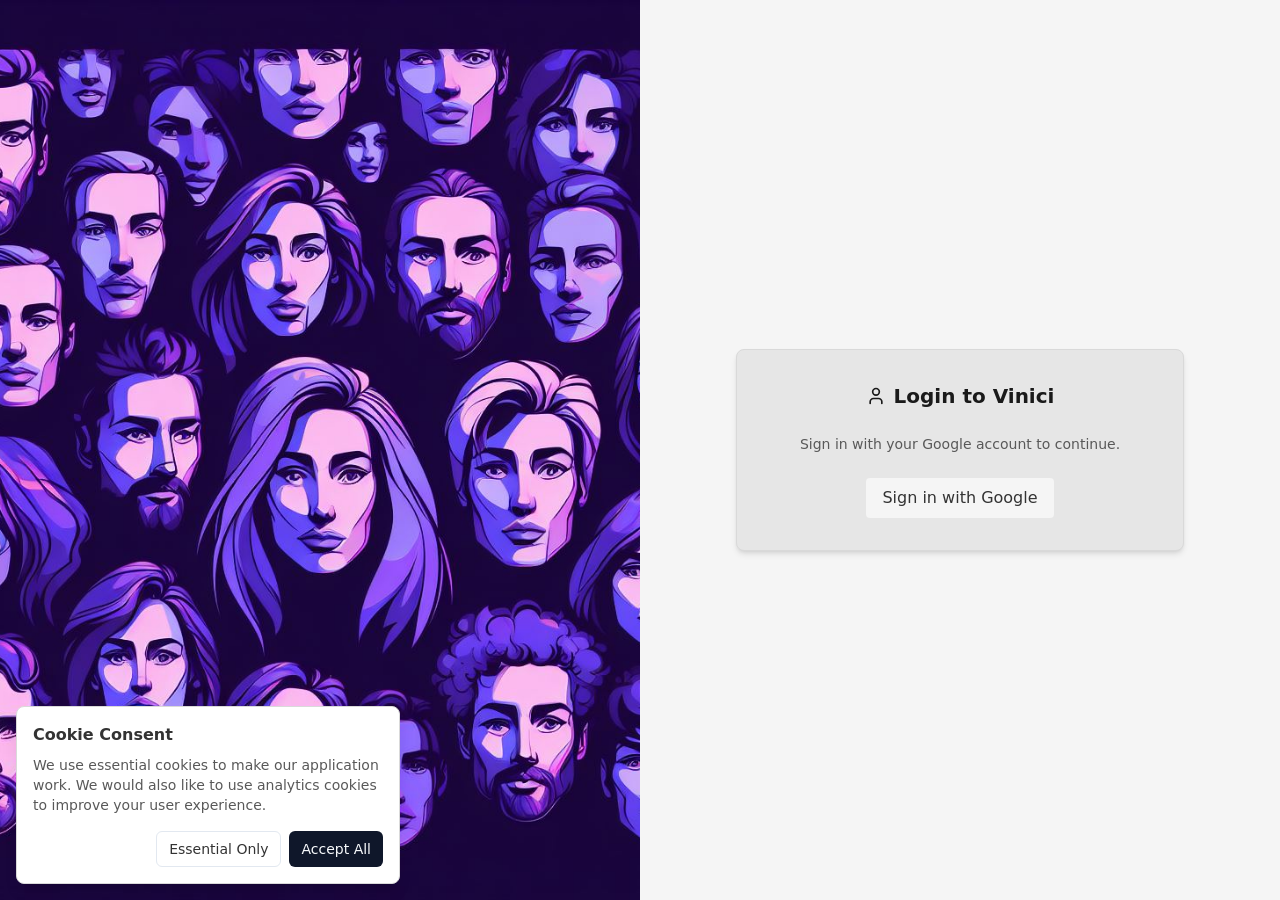
==== commit 61de4e32: "deploy: vinici-ai/app@771a599efed3c44e16ce46fc977c51b06c5ecd2d" ====
--- a/index.html
+++ b/index.html
@@ -29,8 +29,8 @@
           'https://www.googletagmanager.com/gtm.js?id=' + i + dl; f.parentNode.insertBefore(j, f);
     })(window, document, 'script', 'dataLayer', 'GTM-TNNPQXP9');</script>
   <!-- End Google Tag Manager -->
-  <script type="module" crossorigin src="/assets/index-B5cUwocK.js"></script>
-  <link rel="stylesheet" crossorigin href="/assets/index-Gcn6cVZK.css">
+  <script type="module" crossorigin src="/assets/index-CTh3NN-G.js"></script>
+  <link rel="stylesheet" crossorigin href="/assets/index-DAlz761j.css">
 </head>
 
 <body>
--- a/assets/index-DAlz761j.css
+++ b/assets/index-DAlz761j.css
@@ -0,0 +1 @@
+*,:before,:after{--tw-border-spacing-x: 0;--tw-border-spacing-y: 0;--tw-translate-x: 0;--tw-translate-y: 0;--tw-rotate: 0;--tw-skew-x: 0;--tw-skew-y: 0;--tw-scale-x: 1;--tw-scale-y: 1;--tw-pan-x: ;--tw-pan-y: ;--tw-pinch-zoom: ;--tw-scroll-snap-strictness: proximity;--tw-gradient-from-position: ;--tw-gradient-via-position: ;--tw-gradient-to-position: ;--tw-ordinal: ;--tw-slashed-zero: ;--tw-numeric-figure: ;--tw-numeric-spacing: ;--tw-numeric-fraction: ;--tw-ring-inset: ;--tw-ring-offset-width: 0px;--tw-ring-offset-color: #fff;--tw-ring-color: rgb(59 130 246 / .5);--tw-ring-offset-shadow: 0 0 #0000;--tw-ring-shadow: 0 0 #0000;--tw-shadow: 0 0 #0000;--tw-shadow-colored: 0 0 #0000;--tw-blur: ;--tw-brightness: ;--tw-contrast: ;--tw-grayscale: ;--tw-hue-rotate: ;--tw-invert: ;--tw-saturate: ;--tw-sepia: ;--tw-drop-shadow: ;--tw-backdrop-blur: ;--tw-backdrop-brightness: ;--tw-backdrop-contrast: ;--tw-backdrop-grayscale: ;--tw-backdrop-hue-rotate: ;--tw-backdrop-invert: ;--tw-backdrop-opacity: ;--tw-backdrop-saturate: ;--tw-backdrop-sepia: ;--tw-contain-size: ;--tw-contain-layout: ;--tw-contain-paint: ;--tw-contain-style: }::backdrop{--tw-border-spacing-x: 0;--tw-border-spacing-y: 0;--tw-translate-x: 0;--tw-translate-y: 0;--tw-rotate: 0;--tw-skew-x: 0;--tw-skew-y: 0;--tw-scale-x: 1;--tw-scale-y: 1;--tw-pan-x: ;--tw-pan-y: ;--tw-pinch-zoom: ;--tw-scroll-snap-strictness: proximity;--tw-gradient-from-position: ;--tw-gradient-via-position: ;--tw-gradient-to-position: ;--tw-ordinal: ;--tw-slashed-zero: ;--tw-numeric-figure: ;--tw-numeric-spacing: ;--tw-numeric-fraction: ;--tw-ring-inset: ;--tw-ring-offset-width: 0px;--tw-ring-offset-color: #fff;--tw-ring-color: rgb(59 130 246 / .5);--tw-ring-offset-shadow: 0 0 #0000;--tw-ring-shadow: 0 0 #0000;--tw-shadow: 0 0 #0000;--tw-shadow-colored: 0 0 #0000;--tw-blur: ;--tw-brightness: ;--tw-contrast: ;--tw-grayscale: ;--tw-hue-rotate: ;--tw-invert: ;--tw-saturate: ;--tw-sepia: ;--tw-drop-shadow: ;--tw-backdrop-blur: ;--tw-backdrop-brightness: ;--tw-backdrop-contrast: ;--tw-backdrop-grayscale: ;--tw-backdrop-hue-rotate: ;--tw-backdrop-invert: ;--tw-backdrop-opacity: ;--tw-backdrop-saturate: ;--tw-backdrop-sepia: ;--tw-contain-size: ;--tw-contain-layout: ;--tw-contain-paint: ;--tw-contain-style: }*,:before,:after{box-sizing:border-box;border-width:0;border-style:solid;border-color:#e5e7eb}:before,:after{--tw-content: ""}html,:host{line-height:1.5;-webkit-text-size-adjust:100%;-moz-tab-size:4;-o-tab-size:4;tab-size:4;font-family:ui-sans-serif,system-ui,sans-serif,"Apple Color Emoji","Segoe UI Emoji",Segoe UI Symbol,"Noto Color Emoji";font-feature-settings:normal;font-variation-settings:normal;-webkit-tap-highlight-color:transparent}body{margin:0;line-height:inherit}hr{height:0;color:inherit;border-top-width:1px}abbr:where([title]){-webkit-text-decoration:underline dotted;text-decoration:underline dotted}h1,h2,h3,h4,h5,h6{font-size:inherit;font-weight:inherit}a{color:inherit;text-decoration:inherit}b,strong{font-weight:bolder}code,kbd,samp,pre{font-family:ui-monospace,SFMono-Regular,Menlo,Monaco,Consolas,Liberation Mono,Courier New,monospace;font-feature-settings:normal;font-variation-settings:normal;font-size:1em}small{font-size:80%}sub,sup{font-size:75%;line-height:0;position:relative;vertical-align:baseline}sub{bottom:-.25em}sup{top:-.5em}table{text-indent:0;border-color:inherit;border-collapse:collapse}button,input,optgroup,select,textarea{font-family:inherit;font-feature-settings:inherit;font-variation-settings:inherit;font-size:100%;font-weight:inherit;line-height:inherit;letter-spacing:inherit;color:inherit;margin:0;padding:0}button,select{text-transform:none}button,input:where([type=button]),input:where([type=reset]),input:where([type=submit]){-webkit-appearance:button;background-color:transparent;background-image:none}:-moz-focusring{outline:auto}:-moz-ui-invalid{box-shadow:none}progress{vertical-align:baseline}::-webkit-inner-spin-button,::-webkit-outer-spin-button{height:auto}[type=search]{-webkit-appearance:textfield;outline-offset:-2px}::-webkit-search-decoration{-webkit-appearance:none}::-webkit-file-upload-button{-webkit-appearance:button;font:inherit}summary{display:list-item}blockquote,dl,dd,h1,h2,h3,h4,h5,h6,hr,figure,p,pre{margin:0}fieldset{margin:0;padding:0}legend{padding:0}ol,ul,menu{list-style:none;margin:0;padding:0}dialog{padding:0}textarea{resize:vertical}input::-moz-placeholder,textarea::-moz-placeholder{opacity:1;color:#9ca3af}input::placeholder,textarea::placeholder{opacity:1;color:#9ca3af}button,[role=button]{cursor:pointer}:disabled{cursor:default}img,svg,video,canvas,audio,iframe,embed,object{display:block;vertical-align:middle}img,video{max-width:100%;height:auto}[hidden]:where(:not([hidden=until-found])){display:none}:root{--background: 0 0% 100%;--foreground: 0 0% 20%;--card: 0 0% 90%;--card-foreground: 0 0% 10%;--popover: 0 0% 100%;--popover-foreground: 222.2 84% 4.9%;--primary: 222.2 47.4% 11.2%;--primary-foreground: 210 40% 98%;--secondary: 210 40% 96.1%;--secondary-foreground: 222.2 47.4% 11.2%;--muted: 0 0% 96.1%;--muted-foreground: 0 0% 35%;--inverted: 0 0% 30%;--inverted-foreground: 0 0% 90%;--accent: 210 40% 96.1%;--accent-foreground: 222.2 47.4% 11.2%;--destructive: 0 84.2% 60.2%;--destructive-foreground: 210 40% 98%;--border: 0 0% 85%;--input: 214.3 31.8% 91.4%;--ring: 0 0% 85%;--radius: .5rem;--shadow: 0 0% 0% / .1}.dark{--background: 0 0% 9%;--foreground: 0 0% 85%;--card: 0 0% 17%;--card-foreground: 0 0% 90%;--muted: 0 0% 20%;--muted-foreground: 0 0% 65%;--popover: 222.2 84% 4.9%;--popover-foreground: 210 40% 98%;--primary: 210 40% 98%;--primary-foreground: 222.2 47.4% 11.2%;--secondary: 217.2 32.6% 17.5%;--secondary-foreground: 210 40% 98%;--inverted: 0 0% 90%;--inverted-foreground: 0 0% 17%;--accent: 217.2 32.6% 17.5%;--accent-foreground: 210 40% 98%;--destructive: 0 62.8% 30.6%;--destructive-foreground: 210 40% 98%;--border: 0 0% 25%;--input: 217.2 32.6% 17.5%;--ring: 0 0% 25%;--shadow: 0 0% 5% black}*{border-color:hsl(var(--border))}body{background-color:hsl(var(--background));color:hsl(var(--foreground))}.container{width:100%;margin-right:auto;margin-left:auto;padding-right:2rem;padding-left:2rem}@media (min-width: 1400px){.container{max-width:1400px}}.sr-only{position:absolute;width:1px;height:1px;padding:0;margin:-1px;overflow:hidden;clip:rect(0,0,0,0);white-space:nowrap;border-width:0}.pointer-events-none{pointer-events:none}.pointer-events-auto{pointer-events:auto}.visible{visibility:visible}.invisible{visibility:hidden}.fixed{position:fixed}.absolute{position:absolute}.relative{position:relative}.sticky{position:sticky}.inset-0{top:0;right:0;bottom:0;left:0}.inset-x-0{left:0;right:0}.inset-y-0{top:0;bottom:0}.-bottom-12{bottom:-3rem}.-left-12{left:-3rem}.-left-20{left:-5rem}.-left-5{left:-1.25rem}.-right-12{right:-3rem}.-top-12{top:-3rem}.bottom-0{bottom:0}.bottom-10{bottom:2.5rem}.bottom-5{bottom:1.25rem}.bottom-\[56px\]{bottom:56px}.left-0{left:0}.left-1{left:.25rem}.left-1\/2{left:50%}.left-12{left:3rem}.left-16{left:4rem}.left-2{left:.5rem}.left-4{left:1rem}.left-60{left:15rem}.left-64{left:16rem}.left-\[50\%\]{left:50%}.right-0{right:0}.right-1{right:.25rem}.right-2{right:.5rem}.right-3{right:.75rem}.right-4{right:1rem}.right-\[2\%\]{right:2%}.top-0{top:0}.top-1\.5{top:.375rem}.top-1\/2{top:50%}.top-2{top:.5rem}.top-3{top:.75rem}.top-3\.5{top:.875rem}.top-4{top:1rem}.top-6{top:1.5rem}.top-\[1px\]{top:1px}.top-\[50\%\]{top:50%}.top-\[60\%\]{top:60%}.top-full{top:100%}.z-10{z-index:10}.z-20{z-index:20}.z-30{z-index:30}.z-40{z-index:40}.z-50{z-index:50}.z-\[100\]{z-index:100}.z-\[1\]{z-index:1}.z-\[60\]{z-index:60}.z-\[70\]{z-index:70}.m-4{margin:1rem}.-mx-1{margin-left:-.25rem;margin-right:-.25rem}.mx-0\.5{margin-left:.125rem;margin-right:.125rem}.mx-2{margin-left:.5rem;margin-right:.5rem}.mx-3\.5{margin-left:.875rem;margin-right:.875rem}.mx-auto{margin-left:auto;margin-right:auto}.my-0\.5{margin-top:.125rem;margin-bottom:.125rem}.my-1{margin-top:.25rem;margin-bottom:.25rem}.my-2{margin-top:.5rem;margin-bottom:.5rem}.-ml-4{margin-left:-1rem}.-mt-4{margin-top:-1rem}.mb-1{margin-bottom:.25rem}.mb-2{margin-bottom:.5rem}.mb-3{margin-bottom:.75rem}.mb-4{margin-bottom:1rem}.mb-6{margin-bottom:1.5rem}.mb-\[6\.5rem\]{margin-bottom:6.5rem}.ml-1{margin-left:.25rem}.ml-1\.5{margin-left:.375rem}.ml-2{margin-left:.5rem}.ml-3{margin-left:.75rem}.ml-4{margin-left:1rem}.ml-auto{margin-left:auto}.mr-2{margin-right:.5rem}.mr-3{margin-right:.75rem}.mt-0{margin-top:0}.mt-0\.5{margin-top:.125rem}.mt-1{margin-top:.25rem}.mt-1\.5{margin-top:.375rem}.mt-2{margin-top:.5rem}.mt-24{margin-top:6rem}.mt-4{margin-top:1rem}.mt-6{margin-top:1.5rem}.mt-auto{margin-top:auto}.box-border{box-sizing:border-box}.line-clamp-1{overflow:hidden;display:-webkit-box;-webkit-box-orient:vertical;-webkit-line-clamp:1}.line-clamp-2{overflow:hidden;display:-webkit-box;-webkit-box-orient:vertical;-webkit-line-clamp:2}.block{display:block}.inline{display:inline}.flex{display:flex}.inline-flex{display:inline-flex}.table{display:table}.grid{display:grid}.hidden{display:none}.aspect-square{aspect-ratio:1 / 1}.aspect-video{aspect-ratio:16 / 9}.size-4{width:1rem;height:1rem}.h-1{height:.25rem}.h-1\.5{height:.375rem}.h-10{height:2.5rem}.h-11{height:2.75rem}.h-12{height:3rem}.h-16{height:4rem}.h-2{height:.5rem}.h-2\.5{height:.625rem}.h-20{height:5rem}.h-24{height:6rem}.h-3{height:.75rem}.h-3\.5{height:.875rem}.h-4{height:1rem}.h-5{height:1.25rem}.h-6{height:1.5rem}.h-64{height:16rem}.h-7{height:1.75rem}.h-8{height:2rem}.h-80{height:20rem}.h-9{height:2.25rem}.h-\[1px\]{height:1px}.h-\[21px\]{height:21px}.h-\[25px\]{height:25px}.h-\[var\(--radix-navigation-menu-viewport-height\)\]{height:var(--radix-navigation-menu-viewport-height)}.h-\[var\(--radix-select-trigger-height\)\]{height:var(--radix-select-trigger-height)}.h-auto{height:auto}.h-full{height:100%}.h-px{height:1px}.h-screen{height:100vh}.h-svh{height:100svh}.max-h-96{max-height:24rem}.max-h-\[300px\]{max-height:300px}.max-h-screen{max-height:100vh}.min-h-0{min-height:0px}.min-h-12{min-height:3rem}.min-h-16{min-height:4rem}.min-h-\[250px\]{min-height:250px}.min-h-\[80px\]{min-height:80px}.min-h-screen{min-height:100vh}.min-h-svh{min-height:100svh}.w-0{width:0px}.w-1{width:.25rem}.w-1\/2{width:50%}.w-10{width:2.5rem}.w-11{width:2.75rem}.w-12{width:3rem}.w-14{width:3.5rem}.w-2{width:.5rem}.w-2\.5{width:.625rem}.w-20{width:5rem}.w-24{width:6rem}.w-3{width:.75rem}.w-3\.5{width:.875rem}.w-3\/4{width:75%}.w-4{width:1rem}.w-5{width:1.25rem}.w-5\/6{width:83.333333%}.w-6{width:1.5rem}.w-64{width:16rem}.w-7{width:1.75rem}.w-72{width:18rem}.w-8{width:2rem}.w-9{width:2.25rem}.w-\[--sidebar-width\]{width:var(--sidebar-width)}.w-\[10\%\]{width:10%}.w-\[100px\]{width:100px}.w-\[1px\]{width:1px}.w-\[21px\]{width:21px}.w-\[40\%\]{width:40%}.w-\[42px\]{width:42px}.w-\[50\%\]{width:50%}.w-\[90\%\]{width:90%}.w-\[95\%\]{width:95%}.w-\[96\%\]{width:96%}.w-\[calc\(100\%\)\]{width:100%}.w-\[calc\(100\%-16\.5rem\)\]{width:calc(100% - 16.5rem)}.w-\[calc\(100\%-5rem\)\]{width:calc(100% - 5rem)}.w-\[calc\(50\%-2rem\)\]{width:calc(50% - 2rem)}.w-auto{width:auto}.w-full{width:100%}.w-max{width:-moz-max-content;width:max-content}.w-px{width:1px}.min-w-0{min-width:0px}.min-w-5{min-width:1.25rem}.min-w-\[12rem\]{min-width:12rem}.min-w-\[8rem\]{min-width:8rem}.min-w-\[var\(--radix-select-trigger-width\)\]{min-width:var(--radix-select-trigger-width)}.max-w-3xl{max-width:48rem}.max-w-4xl{max-width:56rem}.max-w-\[--skeleton-width\]{max-width:var(--skeleton-width)}.max-w-\[100\%\]{max-width:100%}.max-w-\[120px\]{max-width:120px}.max-w-\[250px\]{max-width:250px}.max-w-\[90\%\]{max-width:90%}.max-w-\[93\%\]{max-width:93%}.max-w-lg{max-width:32rem}.max-w-max{max-width:-moz-max-content;max-width:max-content}.max-w-md{max-width:28rem}.flex-1{flex:1 1 0%}.flex-\[10\]{flex:10}.flex-\[30\]{flex:30}.flex-\[60\]{flex:60}.flex-shrink-0,.shrink-0{flex-shrink:0}.grow{flex-grow:1}.grow-0{flex-grow:0}.basis-full{flex-basis:100%}.caption-bottom{caption-side:bottom}.border-collapse{border-collapse:collapse}.-translate-x-1\/2{--tw-translate-x: -50%;transform:translate(var(--tw-translate-x),var(--tw-translate-y)) rotate(var(--tw-rotate)) skew(var(--tw-skew-x)) skewY(var(--tw-skew-y)) scaleX(var(--tw-scale-x)) scaleY(var(--tw-scale-y))}.-translate-x-full{--tw-translate-x: -100%;transform:translate(var(--tw-translate-x),var(--tw-translate-y)) rotate(var(--tw-rotate)) skew(var(--tw-skew-x)) skewY(var(--tw-skew-y)) scaleX(var(--tw-scale-x)) scaleY(var(--tw-scale-y))}.-translate-x-px{--tw-translate-x: -1px;transform:translate(var(--tw-translate-x),var(--tw-translate-y)) rotate(var(--tw-rotate)) skew(var(--tw-skew-x)) skewY(var(--tw-skew-y)) scaleX(var(--tw-scale-x)) scaleY(var(--tw-scale-y))}.-translate-y-1\/2{--tw-translate-y: -50%;transform:translate(var(--tw-translate-x),var(--tw-translate-y)) rotate(var(--tw-rotate)) skew(var(--tw-skew-x)) skewY(var(--tw-skew-y)) scaleX(var(--tw-scale-x)) scaleY(var(--tw-scale-y))}.-translate-y-3{--tw-translate-y: -.75rem;transform:translate(var(--tw-translate-x),var(--tw-translate-y)) rotate(var(--tw-rotate)) skew(var(--tw-skew-x)) skewY(var(--tw-skew-y)) scaleX(var(--tw-scale-x)) scaleY(var(--tw-scale-y))}.translate-x-0{--tw-translate-x: 0px;transform:translate(var(--tw-translate-x),var(--tw-translate-y)) rotate(var(--tw-rotate)) skew(var(--tw-skew-x)) skewY(var(--tw-skew-y)) scaleX(var(--tw-scale-x)) scaleY(var(--tw-scale-y))}.translate-x-\[-50\%\]{--tw-translate-x: -50%;transform:translate(var(--tw-translate-x),var(--tw-translate-y)) rotate(var(--tw-rotate)) skew(var(--tw-skew-x)) skewY(var(--tw-skew-y)) scaleX(var(--tw-scale-x)) scaleY(var(--tw-scale-y))}.translate-x-px{--tw-translate-x: 1px;transform:translate(var(--tw-translate-x),var(--tw-translate-y)) rotate(var(--tw-rotate)) skew(var(--tw-skew-x)) skewY(var(--tw-skew-y)) scaleX(var(--tw-scale-x)) scaleY(var(--tw-scale-y))}.translate-y-\[-50\%\]{--tw-translate-y: -50%;transform:translate(var(--tw-translate-x),var(--tw-translate-y)) rotate(var(--tw-rotate)) skew(var(--tw-skew-x)) skewY(var(--tw-skew-y)) scaleX(var(--tw-scale-x)) scaleY(var(--tw-scale-y))}.rotate-45{--tw-rotate: 45deg;transform:translate(var(--tw-translate-x),var(--tw-translate-y)) rotate(var(--tw-rotate)) skew(var(--tw-skew-x)) skewY(var(--tw-skew-y)) scaleX(var(--tw-scale-x)) scaleY(var(--tw-scale-y))}.rotate-90{--tw-rotate: 90deg;transform:translate(var(--tw-translate-x),var(--tw-translate-y)) rotate(var(--tw-rotate)) skew(var(--tw-skew-x)) skewY(var(--tw-skew-y)) scaleX(var(--tw-scale-x)) scaleY(var(--tw-scale-y))}.transform{transform:translate(var(--tw-translate-x),var(--tw-translate-y)) rotate(var(--tw-rotate)) skew(var(--tw-skew-x)) skewY(var(--tw-skew-y)) scaleX(var(--tw-scale-x)) scaleY(var(--tw-scale-y))}@keyframes pulse{50%{opacity:.5}}.animate-pulse{animation:pulse 2s cubic-bezier(.4,0,.6,1) infinite}.cursor-default{cursor:default}.cursor-pointer{cursor:pointer}.touch-none{touch-action:none}.select-none{-webkit-user-select:none;-moz-user-select:none;user-select:none}.resize{resize:both}.list-none{list-style-type:none}.flex-row{flex-direction:row}.flex-col{flex-direction:column}.flex-col-reverse{flex-direction:column-reverse}.flex-wrap{flex-wrap:wrap}.items-start{align-items:flex-start}.items-end{align-items:flex-end}.items-center{align-items:center}.items-stretch{align-items:stretch}.justify-start{justify-content:flex-start}.justify-end{justify-content:flex-end}.justify-center{justify-content:center}.justify-between{justify-content:space-between}.gap-1{gap:.25rem}.gap-1\.5{gap:.375rem}.gap-2{gap:.5rem}.gap-4{gap:1rem}.gap-6{gap:1.5rem}.-space-x-2>:not([hidden])~:not([hidden]){--tw-space-x-reverse: 0;margin-right:calc(-.5rem * var(--tw-space-x-reverse));margin-left:calc(-.5rem * calc(1 - var(--tw-space-x-reverse)))}.space-x-1>:not([hidden])~:not([hidden]){--tw-space-x-reverse: 0;margin-right:calc(.25rem * var(--tw-space-x-reverse));margin-left:calc(.25rem * calc(1 - var(--tw-space-x-reverse)))}.space-x-2>:not([hidden])~:not([hidden]){--tw-space-x-reverse: 0;margin-right:calc(.5rem * var(--tw-space-x-reverse));margin-left:calc(.5rem * calc(1 - var(--tw-space-x-reverse)))}.space-x-3>:not([hidden])~:not([hidden]){--tw-space-x-reverse: 0;margin-right:calc(.75rem * var(--tw-space-x-reverse));margin-left:calc(.75rem * calc(1 - var(--tw-space-x-reverse)))}.space-x-4>:not([hidden])~:not([hidden]){--tw-space-x-reverse: 0;margin-right:calc(1rem * var(--tw-space-x-reverse));margin-left:calc(1rem * calc(1 - var(--tw-space-x-reverse)))}.space-y-1>:not([hidden])~:not([hidden]){--tw-space-y-reverse: 0;margin-top:calc(.25rem * calc(1 - var(--tw-space-y-reverse)));margin-bottom:calc(.25rem * var(--tw-space-y-reverse))}.space-y-1\.5>:not([hidden])~:not([hidden]){--tw-space-y-reverse: 0;margin-top:calc(.375rem * calc(1 - var(--tw-space-y-reverse)));margin-bottom:calc(.375rem * var(--tw-space-y-reverse))}.space-y-2>:not([hidden])~:not([hidden]){--tw-space-y-reverse: 0;margin-top:calc(.5rem * calc(1 - var(--tw-space-y-reverse)));margin-bottom:calc(.5rem * var(--tw-space-y-reverse))}.space-y-4>:not([hidden])~:not([hidden]){--tw-space-y-reverse: 0;margin-top:calc(1rem * calc(1 - var(--tw-space-y-reverse)));margin-bottom:calc(1rem * var(--tw-space-y-reverse))}.space-y-6>:not([hidden])~:not([hidden]){--tw-space-y-reverse: 0;margin-top:calc(1.5rem * calc(1 - var(--tw-space-y-reverse)));margin-bottom:calc(1.5rem * var(--tw-space-y-reverse))}.overflow-auto{overflow:auto}.overflow-hidden{overflow:hidden}.overflow-y-auto{overflow-y:auto}.overflow-x-hidden{overflow-x:hidden}.truncate{overflow:hidden;text-overflow:ellipsis;white-space:nowrap}.whitespace-normal{white-space:normal}.whitespace-nowrap{white-space:nowrap}.whitespace-pre-wrap{white-space:pre-wrap}.break-words{overflow-wrap:break-word}.rounded{border-radius:.25rem}.rounded-\[2px\]{border-radius:2px}.rounded-\[inherit\]{border-radius:inherit}.rounded-full{border-radius:9999px}.rounded-lg{border-radius:var(--radius)}.rounded-md{border-radius:calc(var(--radius) - 2px)}.rounded-sm{border-radius:calc(var(--radius) - 4px)}.rounded-t-\[10px\]{border-top-left-radius:10px;border-top-right-radius:10px}.rounded-t-md{border-top-left-radius:calc(var(--radius) - 2px);border-top-right-radius:calc(var(--radius) - 2px)}.rounded-tl-sm{border-top-left-radius:calc(var(--radius) - 4px)}.border{border-width:1px}.border-2{border-width:2px}.border-\[1\.5px\]{border-width:1.5px}.border-y{border-top-width:1px;border-bottom-width:1px}.border-b{border-bottom-width:1px}.border-l{border-left-width:1px}.border-r{border-right-width:1px}.border-t{border-top-width:1px}.border-dashed{border-style:dashed}.border-\[--color-border\]{border-color:var(--color-border)}.border-background{border-color:hsl(var(--background))}.border-border{border-color:hsl(var(--border))}.border-border\/50{border-color:hsl(var(--border) / .5)}.border-destructive{border-color:hsl(var(--destructive))}.border-destructive\/50{border-color:hsl(var(--destructive) / .5)}.border-input{border-color:hsl(var(--input))}.border-muted{border-color:hsl(var(--muted))}.border-primary{border-color:hsl(var(--primary))}.border-transparent{border-color:transparent}.border-yellow-500\/20{border-color:#eab30833}.border-l-transparent{border-left-color:transparent}.border-r-muted{border-right-color:hsl(var(--muted))}.border-t-transparent{border-top-color:transparent}.bg-\[\#2D3263\]{--tw-bg-opacity: 1;background-color:rgb(45 50 99 / var(--tw-bg-opacity, 1))}.bg-\[\#2d3163\]{--tw-bg-opacity: 1;background-color:rgb(45 49 99 / var(--tw-bg-opacity, 1))}.bg-\[--color-bg\]{background-color:var(--color-bg)}.bg-accent{background-color:hsl(var(--accent))}.bg-background{background-color:hsl(var(--background))}.bg-black\/50{background-color:#00000080}.bg-black\/80{background-color:#000c}.bg-blue-500{--tw-bg-opacity: 1;background-color:rgb(59 130 246 / var(--tw-bg-opacity, 1))}.bg-border{background-color:hsl(var(--border))}.bg-card{background-color:hsl(var(--card))}.bg-destructive{background-color:hsl(var(--destructive))}.bg-foreground{background-color:hsl(var(--foreground))}.bg-gray-100{--tw-bg-opacity: 1;background-color:rgb(243 244 246 / var(--tw-bg-opacity, 1))}.bg-green-500{--tw-bg-opacity: 1;background-color:rgb(34 197 94 / var(--tw-bg-opacity, 1))}.bg-inverted{background-color:hsl(var(--inverted))}.bg-muted{background-color:hsl(var(--muted))}.bg-muted\/50{background-color:hsl(var(--muted) / .5)}.bg-popover{background-color:hsl(var(--popover))}.bg-primary{background-color:hsl(var(--primary))}.bg-red-500{--tw-bg-opacity: 1;background-color:rgb(239 68 68 / var(--tw-bg-opacity, 1))}.bg-secondary{background-color:hsl(var(--secondary))}.bg-transparent{background-color:transparent}.bg-yellow-500\/10{background-color:#eab3081a}.fill-current{fill:currentColor}.object-cover{-o-object-fit:cover;object-fit:cover}.p-0{padding:0}.p-0\.5{padding:.125rem}.p-1{padding:.25rem}.p-2{padding:.5rem}.p-3{padding:.75rem}.p-4{padding:1rem}.p-5{padding:1.25rem}.p-6{padding:1.5rem}.p-8{padding:2rem}.p-\[1px\]{padding:1px}.px-1{padding-left:.25rem;padding-right:.25rem}.px-1\.5{padding-left:.375rem;padding-right:.375rem}.px-2{padding-left:.5rem;padding-right:.5rem}.px-2\.5{padding-left:.625rem;padding-right:.625rem}.px-3{padding-left:.75rem;padding-right:.75rem}.px-4{padding-left:1rem;padding-right:1rem}.px-5{padding-left:1.25rem;padding-right:1.25rem}.px-8{padding-left:2rem;padding-right:2rem}.py-0\.5{padding-top:.125rem;padding-bottom:.125rem}.py-1{padding-top:.25rem;padding-bottom:.25rem}.py-1\.5{padding-top:.375rem;padding-bottom:.375rem}.py-2{padding-top:.5rem;padding-bottom:.5rem}.py-3{padding-top:.75rem;padding-bottom:.75rem}.py-4{padding-top:1rem;padding-bottom:1rem}.py-6{padding-top:1.5rem;padding-bottom:1.5rem}.pb-10{padding-bottom:2.5rem}.pb-20{padding-bottom:5rem}.pb-3{padding-bottom:.75rem}.pb-4{padding-bottom:1rem}.pl-16{padding-left:4rem}.pl-2\.5{padding-left:.625rem}.pl-3{padding-left:.75rem}.pl-4{padding-left:1rem}.pl-8{padding-left:2rem}.pr-2{padding-right:.5rem}.pr-2\.5{padding-right:.625rem}.pr-8{padding-right:2rem}.pt-0{padding-top:0}.pt-1{padding-top:.25rem}.pt-16{padding-top:4rem}.pt-2{padding-top:.5rem}.pt-3{padding-top:.75rem}.pt-4{padding-top:1rem}.text-left{text-align:left}.text-center{text-align:center}.text-right{text-align:right}.align-middle{vertical-align:middle}.font-mono{font-family:ui-monospace,SFMono-Regular,Menlo,Monaco,Consolas,Liberation Mono,Courier New,monospace}.text-2xl{font-size:1.5rem;line-height:2rem}.text-4xl{font-size:2.25rem;line-height:2.5rem}.text-\[0\.8rem\]{font-size:.8rem}.text-base{font-size:1rem;line-height:1.5rem}.text-lg{font-size:1.125rem;line-height:1.75rem}.text-sm{font-size:.875rem;line-height:1.25rem}.text-xl{font-size:1.25rem;line-height:1.75rem}.text-xs{font-size:.75rem;line-height:1rem}.font-bold{font-weight:700}.font-medium{font-weight:500}.font-normal{font-weight:400}.font-semibold{font-weight:600}.uppercase{text-transform:uppercase}.capitalize{text-transform:capitalize}.italic{font-style:italic}.tabular-nums{--tw-numeric-spacing: tabular-nums;font-variant-numeric:var(--tw-ordinal) var(--tw-slashed-zero) var(--tw-numeric-figure) var(--tw-numeric-spacing) var(--tw-numeric-fraction)}.leading-none{line-height:1}.leading-tight{line-height:1.25}.tracking-tight{letter-spacing:-.025em}.tracking-wider{letter-spacing:.05em}.tracking-widest{letter-spacing:.1em}.text-accent-foreground{color:hsl(var(--accent-foreground))}.text-blue-500{--tw-text-opacity: 1;color:rgb(59 130 246 / var(--tw-text-opacity, 1))}.text-card-foreground{color:hsl(var(--card-foreground))}.text-current{color:currentColor}.text-destructive{color:hsl(var(--destructive))}.text-destructive-foreground{color:hsl(var(--destructive-foreground))}.text-foreground{color:hsl(var(--foreground))}.text-foreground\/50{color:hsl(var(--foreground) / .5)}.text-foreground\/90{color:hsl(var(--foreground) / .9)}.text-gray-500{--tw-text-opacity: 1;color:rgb(107 114 128 / var(--tw-text-opacity, 1))}.text-gray-600{--tw-text-opacity: 1;color:rgb(75 85 99 / var(--tw-text-opacity, 1))}.text-inverted-foreground{color:hsl(var(--inverted-foreground))}.text-muted-foreground{color:hsl(var(--muted-foreground))}.text-popover-foreground{color:hsl(var(--popover-foreground))}.text-primary{color:hsl(var(--primary))}.text-primary-foreground{color:hsl(var(--primary-foreground))}.text-purple-500{--tw-text-opacity: 1;color:rgb(168 85 247 / var(--tw-text-opacity, 1))}.text-secondary-foreground{color:hsl(var(--secondary-foreground))}.text-white{--tw-text-opacity: 1;color:rgb(255 255 255 / var(--tw-text-opacity, 1))}.text-yellow-600{--tw-text-opacity: 1;color:rgb(202 138 4 / var(--tw-text-opacity, 1))}.underline{text-decoration-line:underline}.underline-offset-4{text-underline-offset:4px}.opacity-0{opacity:0}.opacity-50{opacity:.5}.opacity-60{opacity:.6}.opacity-70{opacity:.7}.opacity-80{opacity:.8}.opacity-90{opacity:.9}.shadow{--tw-shadow: 0 1px 3px 0 rgb(0 0 0 / .1), 0 1px 2px -1px rgb(0 0 0 / .1);--tw-shadow-colored: 0 1px 3px 0 var(--tw-shadow-color), 0 1px 2px -1px var(--tw-shadow-color);box-shadow:var(--tw-ring-offset-shadow, 0 0 #0000),var(--tw-ring-shadow, 0 0 #0000),var(--tw-shadow)}.shadow-\[0_0_0_1px_hsl\(var\(--sidebar-border\)\)\]{--tw-shadow: 0 0 0 1px hsl(var(--sidebar-border));--tw-shadow-colored: 0 0 0 1px var(--tw-shadow-color);box-shadow:var(--tw-ring-offset-shadow, 0 0 #0000),var(--tw-ring-shadow, 0 0 #0000),var(--tw-shadow)}.shadow-lg{--tw-shadow: 0 10px 15px -3px rgb(0 0 0 / .1), 0 4px 6px -4px rgb(0 0 0 / .1);--tw-shadow-colored: 0 10px 15px -3px var(--tw-shadow-color), 0 4px 6px -4px var(--tw-shadow-color);box-shadow:var(--tw-ring-offset-shadow, 0 0 #0000),var(--tw-ring-shadow, 0 0 #0000),var(--tw-shadow)}.shadow-md{--tw-shadow: 0 4px 6px -1px rgb(0 0 0 / .1), 0 2px 4px -2px rgb(0 0 0 / .1);--tw-shadow-colored: 0 4px 6px -1px var(--tw-shadow-color), 0 2px 4px -2px var(--tw-shadow-color);box-shadow:var(--tw-ring-offset-shadow, 0 0 #0000),var(--tw-ring-shadow, 0 0 #0000),var(--tw-shadow)}.shadow-none{--tw-shadow: 0 0 #0000;--tw-shadow-colored: 0 0 #0000;box-shadow:var(--tw-ring-offset-shadow, 0 0 #0000),var(--tw-ring-shadow, 0 0 #0000),var(--tw-shadow)}.shadow-sm{--tw-shadow: 0 1px 2px 0 rgb(0 0 0 / .05);--tw-shadow-colored: 0 1px 2px 0 var(--tw-shadow-color);box-shadow:var(--tw-ring-offset-shadow, 0 0 #0000),var(--tw-ring-shadow, 0 0 #0000),var(--tw-shadow)}.shadow-xl{--tw-shadow: 0 20px 25px -5px rgb(0 0 0 / .1), 0 8px 10px -6px rgb(0 0 0 / .1);--tw-shadow-colored: 0 20px 25px -5px var(--tw-shadow-color), 0 8px 10px -6px var(--tw-shadow-color);box-shadow:var(--tw-ring-offset-shadow, 0 0 #0000),var(--tw-ring-shadow, 0 0 #0000),var(--tw-shadow)}.outline-none{outline:2px solid transparent;outline-offset:2px}.outline{outline-style:solid}.ring-0{--tw-ring-offset-shadow: var(--tw-ring-inset) 0 0 0 var(--tw-ring-offset-width) var(--tw-ring-offset-color);--tw-ring-shadow: var(--tw-ring-inset) 0 0 0 calc(0px + var(--tw-ring-offset-width)) var(--tw-ring-color);box-shadow:var(--tw-ring-offset-shadow),var(--tw-ring-shadow),var(--tw-shadow, 0 0 #0000)}.ring-2{--tw-ring-offset-shadow: var(--tw-ring-inset) 0 0 0 var(--tw-ring-offset-width) var(--tw-ring-offset-color);--tw-ring-shadow: var(--tw-ring-inset) 0 0 0 calc(2px + var(--tw-ring-offset-width)) var(--tw-ring-color);box-shadow:var(--tw-ring-offset-shadow),var(--tw-ring-shadow),var(--tw-shadow, 0 0 #0000)}.ring-ring{--tw-ring-color: hsl(var(--ring))}.ring-offset-background{--tw-ring-offset-color: hsl(var(--background))}.filter{filter:var(--tw-blur) var(--tw-brightness) var(--tw-contrast) var(--tw-grayscale) var(--tw-hue-rotate) var(--tw-invert) var(--tw-saturate) var(--tw-sepia) var(--tw-drop-shadow)}.transition{transition-property:color,background-color,border-color,text-decoration-color,fill,stroke,opacity,box-shadow,transform,filter,-webkit-backdrop-filter;transition-property:color,background-color,border-color,text-decoration-color,fill,stroke,opacity,box-shadow,transform,filter,backdrop-filter;transition-property:color,background-color,border-color,text-decoration-color,fill,stroke,opacity,box-shadow,transform,filter,backdrop-filter,-webkit-backdrop-filter;transition-timing-function:cubic-bezier(.4,0,.2,1);transition-duration:.15s}.transition-\[left\,right\,width\]{transition-property:left,right,width;transition-timing-function:cubic-bezier(.4,0,.2,1);transition-duration:.15s}.transition-\[margin\,opa\]{transition-property:margin,opa;transition-timing-function:cubic-bezier(.4,0,.2,1);transition-duration:.15s}.transition-\[width\,height\,padding\]{transition-property:width,height,padding;transition-timing-function:cubic-bezier(.4,0,.2,1);transition-duration:.15s}.transition-\[width\]{transition-property:width;transition-timing-function:cubic-bezier(.4,0,.2,1);transition-duration:.15s}.transition-all{transition-property:all;transition-timing-function:cubic-bezier(.4,0,.2,1);transition-duration:.15s}.transition-colors{transition-property:color,background-color,border-color,text-decoration-color,fill,stroke;transition-timing-function:cubic-bezier(.4,0,.2,1);transition-duration:.15s}.transition-opacity{transition-property:opacity;transition-timing-function:cubic-bezier(.4,0,.2,1);transition-duration:.15s}.transition-transform{transition-property:transform;transition-timing-function:cubic-bezier(.4,0,.2,1);transition-duration:.15s}.duration-1000{transition-duration:1s}.duration-200{transition-duration:.2s}.duration-300{transition-duration:.3s}.ease-in-out{transition-timing-function:cubic-bezier(.4,0,.2,1)}.ease-linear{transition-timing-function:linear}@keyframes enter{0%{opacity:var(--tw-enter-opacity, 1);transform:translate3d(var(--tw-enter-translate-x, 0),var(--tw-enter-translate-y, 0),0) scale3d(var(--tw-enter-scale, 1),var(--tw-enter-scale, 1),var(--tw-enter-scale, 1)) rotate(var(--tw-enter-rotate, 0))}}@keyframes exit{to{opacity:var(--tw-exit-opacity, 1);transform:translate3d(var(--tw-exit-translate-x, 0),var(--tw-exit-translate-y, 0),0) scale3d(var(--tw-exit-scale, 1),var(--tw-exit-scale, 1),var(--tw-exit-scale, 1)) rotate(var(--tw-exit-rotate, 0))}}.animate-in{animation-name:enter;animation-duration:.15s;--tw-enter-opacity: initial;--tw-enter-scale: initial;--tw-enter-rotate: initial;--tw-enter-translate-x: initial;--tw-enter-translate-y: initial}.fade-in-0{--tw-enter-opacity: 0}.fade-in-80{--tw-enter-opacity: .8}.zoom-in-95{--tw-enter-scale: .95}.duration-1000{animation-duration:1s}.duration-200{animation-duration:.2s}.duration-300{animation-duration:.3s}.ease-in-out{animation-timing-function:cubic-bezier(.4,0,.2,1)}.ease-linear{animation-timing-function:linear}.ProgressRoot{position:relative;overflow:hidden;border-radius:8px;width:100%;height:10px;border:1px solid hsl(var(--border));transform:translateZ(0)}.ProgressIndicator{width:100%;height:100%;transition:transform .66s cubic-bezier(.65,0,.35,1)}.dots{display:inline-block;width:30px;text-align:left}.dots:after{content:"";animation:showDots 1s infinite}@keyframes showDots{0%{content:""}15%{content:"."}32%{content:".."}75%{content:"..."}to{content:""}}.message-content h2,.message-content h3,.message-content h4{font-weight:700!important;margin:1.5rem 0 1rem!important}@keyframes shimmer{0%{background-position:-200% 0}to{background-position:200% 0}}.skeleton-shimmer{background:linear-gradient(90deg,hsl(var(--card)) 25%,hsl(var(--muted)),hsl(var(--card)) 75%);background-size:200% 100%;animation:shimmer 2s infinite linear}.file\:border-0::file-selector-button{border-width:0px}.file\:bg-transparent::file-selector-button{background-color:transparent}.file\:text-sm::file-selector-button{font-size:.875rem;line-height:1.25rem}.file\:font-medium::file-selector-button{font-weight:500}.file\:text-foreground::file-selector-button{color:hsl(var(--foreground))}.placeholder\:text-muted-foreground::-moz-placeholder{color:hsl(var(--muted-foreground))}.placeholder\:text-muted-foreground::placeholder{color:hsl(var(--muted-foreground))}.after\:absolute:after{content:var(--tw-content);position:absolute}.after\:-inset-2:after{content:var(--tw-content);top:-.5rem;right:-.5rem;bottom:-.5rem;left:-.5rem}.after\:inset-y-0:after{content:var(--tw-content);top:0;bottom:0}.after\:left-1\/2:after{content:var(--tw-content);left:50%}.after\:w-1:after{content:var(--tw-content);width:.25rem}.after\:w-\[2px\]:after{content:var(--tw-content);width:2px}.after\:-translate-x-1\/2:after{content:var(--tw-content);--tw-translate-x: -50%;transform:translate(var(--tw-translate-x),var(--tw-translate-y)) rotate(var(--tw-rotate)) skew(var(--tw-skew-x)) skewY(var(--tw-skew-y)) scaleX(var(--tw-scale-x)) scaleY(var(--tw-scale-y))}.first\:rounded-l-md:first-child{border-top-left-radius:calc(var(--radius) - 2px);border-bottom-left-radius:calc(var(--radius) - 2px)}.first\:border-l:first-child{border-left-width:1px}.last\:rounded-r-md:last-child{border-top-right-radius:calc(var(--radius) - 2px);border-bottom-right-radius:calc(var(--radius) - 2px)}.focus-within\:relative:focus-within{position:relative}.focus-within\:z-20:focus-within{z-index:20}.hover\:bg-accent:hover{background-color:hsl(var(--accent))}.hover\:bg-blue-200:hover{--tw-bg-opacity: 1;background-color:rgb(191 219 254 / var(--tw-bg-opacity, 1))}.hover\:bg-card:hover{background-color:hsl(var(--card))}.hover\:bg-card\/90:hover{background-color:hsl(var(--card) / .9)}.hover\:bg-destructive\/80:hover{background-color:hsl(var(--destructive) / .8)}.hover\:bg-destructive\/90:hover{background-color:hsl(var(--destructive) / .9)}.hover\:bg-muted:hover{background-color:hsl(var(--muted))}.hover\:bg-muted\/50:hover{background-color:hsl(var(--muted) / .5)}.hover\:bg-primary:hover{background-color:hsl(var(--primary))}.hover\:bg-primary\/80:hover{background-color:hsl(var(--primary) / .8)}.hover\:bg-primary\/90:hover{background-color:hsl(var(--primary) / .9)}.hover\:bg-secondary:hover{background-color:hsl(var(--secondary))}.hover\:bg-secondary\/80:hover{background-color:hsl(var(--secondary) / .8)}.hover\:text-accent-foreground:hover{color:hsl(var(--accent-foreground))}.hover\:text-blue-700:hover{--tw-text-opacity: 1;color:rgb(29 78 216 / var(--tw-text-opacity, 1))}.hover\:text-foreground:hover{color:hsl(var(--foreground))}.hover\:text-muted-foreground:hover{color:hsl(var(--muted-foreground))}.hover\:text-primary-foreground:hover{color:hsl(var(--primary-foreground))}.hover\:text-purple-700:hover{--tw-text-opacity: 1;color:rgb(126 34 206 / var(--tw-text-opacity, 1))}.hover\:underline:hover{text-decoration-line:underline}.hover\:no-underline:hover{text-decoration-line:none}.hover\:opacity-100:hover{opacity:1}.hover\:opacity-80:hover{opacity:.8}.hover\:opacity-\[\.9\]:hover{opacity:.9}.hover\:shadow-\[0_0_0_1px_hsl\(var\(--sidebar-accent\)\)\]:hover{--tw-shadow: 0 0 0 1px hsl(var(--sidebar-accent));--tw-shadow-colored: 0 0 0 1px var(--tw-shadow-color);box-shadow:var(--tw-ring-offset-shadow, 0 0 #0000),var(--tw-ring-shadow, 0 0 #0000),var(--tw-shadow)}.focus\:bg-accent:focus{background-color:hsl(var(--accent))}.focus\:bg-primary:focus{background-color:hsl(var(--primary))}.focus\:text-accent-foreground:focus{color:hsl(var(--accent-foreground))}.focus\:text-primary-foreground:focus{color:hsl(var(--primary-foreground))}.focus\:opacity-100:focus{opacity:1}.focus\:outline-none:focus{outline:2px solid transparent;outline-offset:2px}.focus\:ring-2:focus{--tw-ring-offset-shadow: var(--tw-ring-inset) 0 0 0 var(--tw-ring-offset-width) var(--tw-ring-offset-color);--tw-ring-shadow: var(--tw-ring-inset) 0 0 0 calc(2px + var(--tw-ring-offset-width)) var(--tw-ring-color);box-shadow:var(--tw-ring-offset-shadow),var(--tw-ring-shadow),var(--tw-shadow, 0 0 #0000)}.focus\:ring-ring:focus{--tw-ring-color: hsl(var(--ring))}.focus\:ring-offset-2:focus{--tw-ring-offset-width: 2px}.focus-visible\:outline-none:focus-visible{outline:2px solid transparent;outline-offset:2px}.focus-visible\:ring-1:focus-visible{--tw-ring-offset-shadow: var(--tw-ring-inset) 0 0 0 var(--tw-ring-offset-width) var(--tw-ring-offset-color);--tw-ring-shadow: var(--tw-ring-inset) 0 0 0 calc(1px + var(--tw-ring-offset-width)) var(--tw-ring-color);box-shadow:var(--tw-ring-offset-shadow),var(--tw-ring-shadow),var(--tw-shadow, 0 0 #0000)}.focus-visible\:ring-2:focus-visible{--tw-ring-offset-shadow: var(--tw-ring-inset) 0 0 0 var(--tw-ring-offset-width) var(--tw-ring-offset-color);--tw-ring-shadow: var(--tw-ring-inset) 0 0 0 calc(2px + var(--tw-ring-offset-width)) var(--tw-ring-color);box-shadow:var(--tw-ring-offset-shadow),var(--tw-ring-shadow),var(--tw-shadow, 0 0 #0000)}.focus-visible\:ring-ring:focus-visible{--tw-ring-color: hsl(var(--ring))}.focus-visible\:ring-offset-1:focus-visible{--tw-ring-offset-width: 1px}.focus-visible\:ring-offset-2:focus-visible{--tw-ring-offset-width: 2px}.focus-visible\:ring-offset-background:focus-visible{--tw-ring-offset-color: hsl(var(--background))}.disabled\:pointer-events-none:disabled{pointer-events:none}.disabled\:cursor-not-allowed:disabled{cursor:not-allowed}.disabled\:opacity-50:disabled{opacity:.5}.group\/menu-item:focus-within .group-focus-within\/menu-item\:opacity-100{opacity:1}.group\/menu-item:hover .group-hover\/menu-item\:opacity-100,.group:hover .group-hover\:opacity-100{opacity:1}.group.destructive .group-\[\.destructive\]\:border-muted\/40{border-color:hsl(var(--muted) / .4)}.group.toaster .group-\[\.toaster\]\:border-border{border-color:hsl(var(--border))}.group.toast .group-\[\.toast\]\:bg-muted{background-color:hsl(var(--muted))}.group.toast .group-\[\.toast\]\:bg-primary{background-color:hsl(var(--primary))}.group.toaster .group-\[\.toaster\]\:bg-background{background-color:hsl(var(--background))}.group.destructive .group-\[\.destructive\]\:text-red-300{--tw-text-opacity: 1;color:rgb(252 165 165 / var(--tw-text-opacity, 1))}.group.toast .group-\[\.toast\]\:text-muted-foreground{color:hsl(var(--muted-foreground))}.group.toast .group-\[\.toast\]\:text-primary-foreground{color:hsl(var(--primary-foreground))}.group.toaster .group-\[\.toaster\]\:text-foreground{color:hsl(var(--foreground))}.group.toaster .group-\[\.toaster\]\:shadow-lg{--tw-shadow: 0 10px 15px -3px rgb(0 0 0 / .1), 0 4px 6px -4px rgb(0 0 0 / .1);--tw-shadow-colored: 0 10px 15px -3px var(--tw-shadow-color), 0 4px 6px -4px var(--tw-shadow-color);box-shadow:var(--tw-ring-offset-shadow, 0 0 #0000),var(--tw-ring-shadow, 0 0 #0000),var(--tw-shadow)}.group.destructive .group-\[\.destructive\]\:hover\:border-destructive\/30:hover{border-color:hsl(var(--destructive) / .3)}.group.destructive .group-\[\.destructive\]\:hover\:bg-destructive:hover{background-color:hsl(var(--destructive))}.group.destructive .group-\[\.destructive\]\:hover\:text-destructive-foreground:hover{color:hsl(var(--destructive-foreground))}.group.destructive .group-\[\.destructive\]\:hover\:text-red-50:hover{--tw-text-opacity: 1;color:rgb(254 242 242 / var(--tw-text-opacity, 1))}.group.destructive .group-\[\.destructive\]\:focus\:ring-destructive:focus{--tw-ring-color: hsl(var(--destructive))}.group.destructive .group-\[\.destructive\]\:focus\:ring-red-400:focus{--tw-ring-opacity: 1;--tw-ring-color: rgb(248 113 113 / var(--tw-ring-opacity, 1))}.group.destructive .group-\[\.destructive\]\:focus\:ring-offset-red-600:focus{--tw-ring-offset-color: #dc2626}.peer:disabled~.peer-disabled\:cursor-not-allowed{cursor:not-allowed}.peer:disabled~.peer-disabled\:opacity-70{opacity:.7}.has-\[\:disabled\]\:opacity-50:has(:disabled){opacity:.5}.group\/menu-item:has([data-sidebar=menu-action]) .group-has-\[\[data-sidebar\=menu-action\]\]\/menu-item\:pr-8{padding-right:2rem}.aria-disabled\:pointer-events-none[aria-disabled=true]{pointer-events:none}.aria-disabled\:opacity-50[aria-disabled=true]{opacity:.5}.aria-selected\:bg-accent[aria-selected=true]{background-color:hsl(var(--accent))}.aria-selected\:bg-accent\/50[aria-selected=true]{background-color:hsl(var(--accent) / .5)}.aria-selected\:text-accent-foreground[aria-selected=true]{color:hsl(var(--accent-foreground))}.aria-selected\:text-muted-foreground[aria-selected=true]{color:hsl(var(--muted-foreground))}.aria-selected\:opacity-100[aria-selected=true]{opacity:1}.aria-selected\:opacity-30[aria-selected=true]{opacity:.3}.data-\[disabled\=true\]\:pointer-events-none[data-disabled=true],.data-\[disabled\]\:pointer-events-none[data-disabled]{pointer-events:none}.data-\[panel-group-direction\=vertical\]\:h-px[data-panel-group-direction=vertical]{height:1px}.data-\[panel-group-direction\=vertical\]\:w-full[data-panel-group-direction=vertical]{width:100%}.data-\[side\=bottom\]\:translate-y-1[data-side=bottom]{--tw-translate-y: .25rem;transform:translate(var(--tw-translate-x),var(--tw-translate-y)) rotate(var(--tw-rotate)) skew(var(--tw-skew-x)) skewY(var(--tw-skew-y)) scaleX(var(--tw-scale-x)) scaleY(var(--tw-scale-y))}.data-\[side\=left\]\:-translate-x-1[data-side=left]{--tw-translate-x: -.25rem;transform:translate(var(--tw-translate-x),var(--tw-translate-y)) rotate(var(--tw-rotate)) skew(var(--tw-skew-x)) skewY(var(--tw-skew-y)) scaleX(var(--tw-scale-x)) scaleY(var(--tw-scale-y))}.data-\[side\=right\]\:translate-x-1[data-side=right]{--tw-translate-x: .25rem;transform:translate(var(--tw-translate-x),var(--tw-translate-y)) rotate(var(--tw-rotate)) skew(var(--tw-skew-x)) skewY(var(--tw-skew-y)) scaleX(var(--tw-scale-x)) scaleY(var(--tw-scale-y))}.data-\[side\=top\]\:-translate-y-1[data-side=top]{--tw-translate-y: -.25rem;transform:translate(var(--tw-translate-x),var(--tw-translate-y)) rotate(var(--tw-rotate)) skew(var(--tw-skew-x)) skewY(var(--tw-skew-y)) scaleX(var(--tw-scale-x)) scaleY(var(--tw-scale-y))}.data-\[state\=checked\]\:translate-x-5[data-state=checked]{--tw-translate-x: 1.25rem;transform:translate(var(--tw-translate-x),var(--tw-translate-y)) rotate(var(--tw-rotate)) skew(var(--tw-skew-x)) skewY(var(--tw-skew-y)) scaleX(var(--tw-scale-x)) scaleY(var(--tw-scale-y))}.data-\[state\=checked\]\:translate-x-\[19px\][data-state=checked]{--tw-translate-x: 19px;transform:translate(var(--tw-translate-x),var(--tw-translate-y)) rotate(var(--tw-rotate)) skew(var(--tw-skew-x)) skewY(var(--tw-skew-y)) scaleX(var(--tw-scale-x)) scaleY(var(--tw-scale-y))}.data-\[state\=unchecked\]\:translate-x-0[data-state=unchecked],.data-\[swipe\=cancel\]\:translate-x-0[data-swipe=cancel]{--tw-translate-x: 0px;transform:translate(var(--tw-translate-x),var(--tw-translate-y)) rotate(var(--tw-rotate)) skew(var(--tw-skew-x)) skewY(var(--tw-skew-y)) scaleX(var(--tw-scale-x)) scaleY(var(--tw-scale-y))}.data-\[swipe\=end\]\:translate-x-\[var\(--radix-toast-swipe-end-x\)\][data-swipe=end]{--tw-translate-x: var(--radix-toast-swipe-end-x);transform:translate(var(--tw-translate-x),var(--tw-translate-y)) rotate(var(--tw-rotate)) skew(var(--tw-skew-x)) skewY(var(--tw-skew-y)) scaleX(var(--tw-scale-x)) scaleY(var(--tw-scale-y))}.data-\[swipe\=move\]\:translate-x-\[var\(--radix-toast-swipe-move-x\)\][data-swipe=move]{--tw-translate-x: var(--radix-toast-swipe-move-x);transform:translate(var(--tw-translate-x),var(--tw-translate-y)) rotate(var(--tw-rotate)) skew(var(--tw-skew-x)) skewY(var(--tw-skew-y)) scaleX(var(--tw-scale-x)) scaleY(var(--tw-scale-y))}@keyframes accordion-up{0%{height:var(--radix-accordion-content-height)}to{height:0}}.data-\[state\=closed\]\:animate-accordion-up[data-state=closed]{animation:accordion-up .2s ease-out}@keyframes accordion-down{0%{height:0}to{height:var(--radix-accordion-content-height)}}.data-\[state\=open\]\:animate-accordion-down[data-state=open]{animation:accordion-down .2s ease-out}.data-\[panel-group-direction\=vertical\]\:flex-col[data-panel-group-direction=vertical]{flex-direction:column}.data-\[active\]\:bg-accent\/50[data-active]{background-color:hsl(var(--accent) / .5)}.data-\[selected\=\'true\'\]\:bg-accent[data-selected=true]{background-color:hsl(var(--accent))}.data-\[state\=active\]\:bg-background[data-state=active]{background-color:hsl(var(--background))}.data-\[state\=checked\]\:bg-primary[data-state=checked]{background-color:hsl(var(--primary))}.data-\[state\=on\]\:bg-accent[data-state=on],.data-\[state\=open\]\:bg-accent[data-state=open]{background-color:hsl(var(--accent))}.data-\[state\=open\]\:bg-accent\/50[data-state=open]{background-color:hsl(var(--accent) / .5)}.data-\[state\=open\]\:bg-secondary[data-state=open]{background-color:hsl(var(--secondary))}.data-\[state\=selected\]\:bg-muted[data-state=selected]{background-color:hsl(var(--muted))}.data-\[state\=unchecked\]\:bg-input[data-state=unchecked]{background-color:hsl(var(--input))}.data-\[active\=true\]\:font-medium[data-active=true]{font-weight:500}.data-\[selected\=true\]\:text-accent-foreground[data-selected=true]{color:hsl(var(--accent-foreground))}.data-\[state\=active\]\:text-foreground[data-state=active]{color:hsl(var(--foreground))}.data-\[state\=checked\]\:text-primary-foreground[data-state=checked]{color:hsl(var(--primary-foreground))}.data-\[state\=on\]\:text-accent-foreground[data-state=on],.data-\[state\=open\]\:text-accent-foreground[data-state=open]{color:hsl(var(--accent-foreground))}.data-\[state\=open\]\:text-muted-foreground[data-state=open]{color:hsl(var(--muted-foreground))}.data-\[disabled\=true\]\:opacity-50[data-disabled=true],.data-\[disabled\]\:opacity-50[data-disabled]{opacity:.5}.data-\[state\=open\]\:opacity-100[data-state=open]{opacity:1}.data-\[state\=active\]\:shadow-sm[data-state=active]{--tw-shadow: 0 1px 2px 0 rgb(0 0 0 / .05);--tw-shadow-colored: 0 1px 2px 0 var(--tw-shadow-color);box-shadow:var(--tw-ring-offset-shadow, 0 0 #0000),var(--tw-ring-shadow, 0 0 #0000),var(--tw-shadow)}.data-\[swipe\=move\]\:transition-none[data-swipe=move]{transition-property:none}.data-\[state\=closed\]\:duration-300[data-state=closed]{transition-duration:.3s}.data-\[state\=open\]\:duration-500[data-state=open]{transition-duration:.5s}.data-\[motion\^\=from-\]\:animate-in[data-motion^=from-],.data-\[state\=open\]\:animate-in[data-state=open],.data-\[state\=visible\]\:animate-in[data-state=visible]{animation-name:enter;animation-duration:.15s;--tw-enter-opacity: initial;--tw-enter-scale: initial;--tw-enter-rotate: initial;--tw-enter-translate-x: initial;--tw-enter-translate-y: initial}.data-\[motion\^\=to-\]\:animate-out[data-motion^=to-],.data-\[state\=closed\]\:animate-out[data-state=closed],.data-\[state\=hidden\]\:animate-out[data-state=hidden],.data-\[swipe\=end\]\:animate-out[data-swipe=end]{animation-name:exit;animation-duration:.15s;--tw-exit-opacity: initial;--tw-exit-scale: initial;--tw-exit-rotate: initial;--tw-exit-translate-x: initial;--tw-exit-translate-y: initial}.data-\[motion\^\=from-\]\:fade-in[data-motion^=from-]{--tw-enter-opacity: 0}.data-\[motion\^\=to-\]\:fade-out[data-motion^=to-],.data-\[state\=closed\]\:fade-out-0[data-state=closed]{--tw-exit-opacity: 0}.data-\[state\=closed\]\:fade-out-80[data-state=closed]{--tw-exit-opacity: .8}.data-\[state\=hidden\]\:fade-out[data-state=hidden]{--tw-exit-opacity: 0}.data-\[state\=open\]\:fade-in-0[data-state=open],.data-\[state\=visible\]\:fade-in[data-state=visible]{--tw-enter-opacity: 0}.data-\[state\=closed\]\:zoom-out-95[data-state=closed]{--tw-exit-scale: .95}.data-\[state\=open\]\:zoom-in-90[data-state=open]{--tw-enter-scale: .9}.data-\[state\=open\]\:zoom-in-95[data-state=open]{--tw-enter-scale: .95}.data-\[motion\=from-end\]\:slide-in-from-right-52[data-motion=from-end]{--tw-enter-translate-x: 13rem}.data-\[motion\=from-start\]\:slide-in-from-left-52[data-motion=from-start]{--tw-enter-translate-x: -13rem}.data-\[motion\=to-end\]\:slide-out-to-right-52[data-motion=to-end]{--tw-exit-translate-x: 13rem}.data-\[motion\=to-start\]\:slide-out-to-left-52[data-motion=to-start]{--tw-exit-translate-x: -13rem}.data-\[side\=bottom\]\:slide-in-from-top-2[data-side=bottom]{--tw-enter-translate-y: -.5rem}.data-\[side\=left\]\:slide-in-from-right-2[data-side=left]{--tw-enter-translate-x: .5rem}.data-\[side\=right\]\:slide-in-from-left-2[data-side=right]{--tw-enter-translate-x: -.5rem}.data-\[side\=top\]\:slide-in-from-bottom-2[data-side=top]{--tw-enter-translate-y: .5rem}.data-\[state\=closed\]\:slide-out-to-bottom[data-state=closed]{--tw-exit-translate-y: 100%}.data-\[state\=closed\]\:slide-out-to-left[data-state=closed]{--tw-exit-translate-x: -100%}.data-\[state\=closed\]\:slide-out-to-left-1\/2[data-state=closed]{--tw-exit-translate-x: -50%}.data-\[state\=closed\]\:slide-out-to-right[data-state=closed],.data-\[state\=closed\]\:slide-out-to-right-full[data-state=closed]{--tw-exit-translate-x: 100%}.data-\[state\=closed\]\:slide-out-to-top[data-state=closed]{--tw-exit-translate-y: -100%}.data-\[state\=closed\]\:slide-out-to-top-\[48\%\][data-state=closed]{--tw-exit-translate-y: -48%}.data-\[state\=open\]\:slide-in-from-bottom[data-state=open]{--tw-enter-translate-y: 100%}.data-\[state\=open\]\:slide-in-from-left[data-state=open]{--tw-enter-translate-x: -100%}.data-\[state\=open\]\:slide-in-from-left-1\/2[data-state=open]{--tw-enter-translate-x: -50%}.data-\[state\=open\]\:slide-in-from-right[data-state=open]{--tw-enter-translate-x: 100%}.data-\[state\=open\]\:slide-in-from-top[data-state=open]{--tw-enter-translate-y: -100%}.data-\[state\=open\]\:slide-in-from-top-\[48\%\][data-state=open]{--tw-enter-translate-y: -48%}.data-\[state\=open\]\:slide-in-from-top-full[data-state=open]{--tw-enter-translate-y: -100%}.data-\[state\=closed\]\:duration-300[data-state=closed]{animation-duration:.3s}.data-\[state\=open\]\:duration-500[data-state=open]{animation-duration:.5s}.data-\[panel-group-direction\=vertical\]\:after\:left-0[data-panel-group-direction=vertical]:after{content:var(--tw-content);left:0}.data-\[panel-group-direction\=vertical\]\:after\:h-1[data-panel-group-direction=vertical]:after{content:var(--tw-content);height:.25rem}.data-\[panel-group-direction\=vertical\]\:after\:w-full[data-panel-group-direction=vertical]:after{content:var(--tw-content);width:100%}.data-\[panel-group-direction\=vertical\]\:after\:-translate-y-1\/2[data-panel-group-direction=vertical]:after{content:var(--tw-content);--tw-translate-y: -50%;transform:translate(var(--tw-translate-x),var(--tw-translate-y)) rotate(var(--tw-rotate)) skew(var(--tw-skew-x)) skewY(var(--tw-skew-y)) scaleX(var(--tw-scale-x)) scaleY(var(--tw-scale-y))}.data-\[panel-group-direction\=vertical\]\:after\:translate-x-0[data-panel-group-direction=vertical]:after{content:var(--tw-content);--tw-translate-x: 0px;transform:translate(var(--tw-translate-x),var(--tw-translate-y)) rotate(var(--tw-rotate)) skew(var(--tw-skew-x)) skewY(var(--tw-skew-y)) scaleX(var(--tw-scale-x)) scaleY(var(--tw-scale-y))}.group[data-collapsible=offcanvas] .group-data-\[collapsible\=offcanvas\]\:left-\[calc\(var\(--sidebar-width\)\*-1\)\]{left:calc(var(--sidebar-width) * -1)}.group[data-collapsible=offcanvas] .group-data-\[collapsible\=offcanvas\]\:right-\[calc\(var\(--sidebar-width\)\*-1\)\]{right:calc(var(--sidebar-width) * -1)}.group[data-side=left] .group-data-\[side\=left\]\:-right-4{right:-1rem}.group[data-side=right] .group-data-\[side\=right\]\:left-0{left:0}.group[data-collapsible=icon] .group-data-\[collapsible\=icon\]\:-mt-8{margin-top:-2rem}.group[data-collapsible=icon] .group-data-\[collapsible\=icon\]\:hidden{display:none}.group[data-collapsible=icon] .group-data-\[collapsible\=icon\]\:\!size-8{width:2rem!important;height:2rem!important}.group[data-collapsible=icon] .group-data-\[collapsible\=icon\]\:w-\[--sidebar-width-icon\]{width:var(--sidebar-width-icon)}.group[data-collapsible=icon] .group-data-\[collapsible\=icon\]\:w-\[calc\(var\(--sidebar-width-icon\)_\+_theme\(spacing\.4\)\)\]{width:calc(var(--sidebar-width-icon) + 1rem)}.group[data-collapsible=icon] .group-data-\[collapsible\=icon\]\:w-\[calc\(var\(--sidebar-width-icon\)_\+_theme\(spacing\.4\)_\+2px\)\]{width:calc(var(--sidebar-width-icon) + 1rem + 2px)}.group[data-collapsible=offcanvas] .group-data-\[collapsible\=offcanvas\]\:w-0{width:0px}.group[data-collapsible=offcanvas] .group-data-\[collapsible\=offcanvas\]\:translate-x-0{--tw-translate-x: 0px;transform:translate(var(--tw-translate-x),var(--tw-translate-y)) rotate(var(--tw-rotate)) skew(var(--tw-skew-x)) skewY(var(--tw-skew-y)) scaleX(var(--tw-scale-x)) scaleY(var(--tw-scale-y))}.group[data-side=right] .group-data-\[side\=right\]\:rotate-180,.group[data-state=open] .group-data-\[state\=open\]\:rotate-180{--tw-rotate: 180deg;transform:translate(var(--tw-translate-x),var(--tw-translate-y)) rotate(var(--tw-rotate)) skew(var(--tw-skew-x)) skewY(var(--tw-skew-y)) scaleX(var(--tw-scale-x)) scaleY(var(--tw-scale-y))}.group[data-collapsible=icon] .group-data-\[collapsible\=icon\]\:overflow-hidden{overflow:hidden}.group[data-variant=floating] .group-data-\[variant\=floating\]\:rounded-lg{border-radius:var(--radius)}.group[data-variant=floating] .group-data-\[variant\=floating\]\:border{border-width:1px}.group[data-side=left] .group-data-\[side\=left\]\:border-r{border-right-width:1px}.group[data-side=right] .group-data-\[side\=right\]\:border-l{border-left-width:1px}.group[data-collapsible=icon] .group-data-\[collapsible\=icon\]\:\!p-0{padding:0!important}.group[data-collapsible=icon] .group-data-\[collapsible\=icon\]\:\!p-2{padding:.5rem!important}.group[data-collapsible=icon] .group-data-\[collapsible\=icon\]\:opacity-0{opacity:0}.group[data-variant=floating] .group-data-\[variant\=floating\]\:shadow{--tw-shadow: 0 1px 3px 0 rgb(0 0 0 / .1), 0 1px 2px -1px rgb(0 0 0 / .1);--tw-shadow-colored: 0 1px 3px 0 var(--tw-shadow-color), 0 1px 2px -1px var(--tw-shadow-color);box-shadow:var(--tw-ring-offset-shadow, 0 0 #0000),var(--tw-ring-shadow, 0 0 #0000),var(--tw-shadow)}.group[data-collapsible=offcanvas] .group-data-\[collapsible\=offcanvas\]\:after\:left-full:after{content:var(--tw-content);left:100%}.peer\/menu-button[data-size=default]~.peer-data-\[size\=default\]\/menu-button\:top-1\.5{top:.375rem}.peer\/menu-button[data-size=lg]~.peer-data-\[size\=lg\]\/menu-button\:top-2\.5{top:.625rem}.peer\/menu-button[data-size=sm]~.peer-data-\[size\=sm\]\/menu-button\:top-1{top:.25rem}.peer[data-variant=inset]~.peer-data-\[variant\=inset\]\:min-h-\[calc\(100svh-theme\(spacing\.4\)\)\]{min-height:calc(100svh - 1rem)}.dark\:border-destructive:is(.dark *){border-color:hsl(var(--destructive))}.dark\:text-yellow-500:is(.dark *){--tw-text-opacity: 1;color:rgb(234 179 8 / var(--tw-text-opacity, 1))}@media (min-width: 640px){.sm\:bottom-0{bottom:0}.sm\:bottom-4{bottom:1rem}.sm\:left-4{left:1rem}.sm\:right-0{right:0}.sm\:right-auto{right:auto}.sm\:top-auto{top:auto}.sm\:mt-0{margin-top:0}.sm\:inline{display:inline}.sm\:flex{display:flex}.sm\:max-w-sm{max-width:24rem}.sm\:flex-row{flex-direction:row}.sm\:flex-col{flex-direction:column}.sm\:justify-end{justify-content:flex-end}.sm\:gap-2\.5{gap:.625rem}.sm\:space-x-2>:not([hidden])~:not([hidden]){--tw-space-x-reverse: 0;margin-right:calc(.5rem * var(--tw-space-x-reverse));margin-left:calc(.5rem * calc(1 - var(--tw-space-x-reverse)))}.sm\:space-x-4>:not([hidden])~:not([hidden]){--tw-space-x-reverse: 0;margin-right:calc(1rem * var(--tw-space-x-reverse));margin-left:calc(1rem * calc(1 - var(--tw-space-x-reverse)))}.sm\:space-y-0>:not([hidden])~:not([hidden]){--tw-space-y-reverse: 0;margin-top:calc(0px * calc(1 - var(--tw-space-y-reverse)));margin-bottom:calc(0px * var(--tw-space-y-reverse))}.sm\:rounded-lg{border-radius:var(--radius)}.sm\:border{border-width:1px}.sm\:text-left{text-align:left}.data-\[state\=open\]\:sm\:slide-in-from-bottom-full[data-state=open]{--tw-enter-translate-y: 100%}}@media (min-width: 768px){.md\:absolute{position:absolute}.md\:ml-4{margin-left:1rem}.md\:block{display:block}.md\:flex{display:flex}.md\:w-1\/2{width:50%}.md\:w-\[var\(--radix-navigation-menu-viewport-width\)\]{width:var(--radix-navigation-menu-viewport-width)}.md\:w-auto{width:auto}.md\:max-w-\[420px\]{max-width:420px}.md\:flex-row{flex-direction:row}.md\:flex-col{flex-direction:column}.md\:items-start{align-items:flex-start}.md\:whitespace-nowrap{white-space:nowrap}.md\:text-left{text-align:left}.md\:text-base{font-size:1rem;line-height:1.5rem}.md\:text-sm{font-size:.875rem;line-height:1.25rem}.md\:opacity-0{opacity:0}.after\:md\:hidden:after{content:var(--tw-content);display:none}.peer[data-variant=inset]~.md\:peer-data-\[variant\=inset\]\:m-2{margin:.5rem}.peer[data-state=collapsed][data-variant=inset]~.md\:peer-data-\[state\=collapsed\]\:peer-data-\[variant\=inset\]\:ml-2{margin-left:.5rem}.peer[data-variant=inset]~.md\:peer-data-\[variant\=inset\]\:ml-0{margin-left:0}.peer[data-variant=inset]~.md\:peer-data-\[variant\=inset\]\:rounded-xl{border-radius:.75rem}.peer[data-variant=inset]~.md\:peer-data-\[variant\=inset\]\:shadow{--tw-shadow: 0 1px 3px 0 rgb(0 0 0 / .1), 0 1px 2px -1px rgb(0 0 0 / .1);--tw-shadow-colored: 0 1px 3px 0 var(--tw-shadow-color), 0 1px 2px -1px var(--tw-shadow-color);box-shadow:var(--tw-ring-offset-shadow, 0 0 #0000),var(--tw-ring-shadow, 0 0 #0000),var(--tw-shadow)}}.\[\&\:\:-webkit-scrollbar-thumb\]\:bg-card::-webkit-scrollbar-thumb{background-color:hsl(var(--card))}.\[\&\:\:-webkit-scrollbar-track\]\:bg-background::-webkit-scrollbar-track{background-color:hsl(var(--background))}.\[\&\:\:-webkit-scrollbar\]\:w-2::-webkit-scrollbar{width:.5rem}.\[\&\:has\(\[aria-selected\]\)\]\:bg-accent:has([aria-selected]){background-color:hsl(var(--accent))}.first\:\[\&\:has\(\[aria-selected\]\)\]\:rounded-l-md:has([aria-selected]):first-child{border-top-left-radius:calc(var(--radius) - 2px);border-bottom-left-radius:calc(var(--radius) - 2px)}.last\:\[\&\:has\(\[aria-selected\]\)\]\:rounded-r-md:has([aria-selected]):last-child{border-top-right-radius:calc(var(--radius) - 2px);border-bottom-right-radius:calc(var(--radius) - 2px)}.\[\&\:has\(\[aria-selected\]\.day-outside\)\]\:bg-accent\/50:has([aria-selected].day-outside){background-color:hsl(var(--accent) / .5)}.\[\&\:has\(\[aria-selected\]\.day-range-end\)\]\:rounded-r-md:has([aria-selected].day-range-end){border-top-right-radius:calc(var(--radius) - 2px);border-bottom-right-radius:calc(var(--radius) - 2px)}.\[\&\:has\(\[role\=checkbox\]\)\]\:pr-0:has([role=checkbox]){padding-right:0}.\[\&\>button\]\:hidden>button{display:none}.\[\&\>span\:last-child\]\:truncate>span:last-child{overflow:hidden;text-overflow:ellipsis;white-space:nowrap}.\[\&\>span\]\:line-clamp-1>span{overflow:hidden;display:-webkit-box;-webkit-box-orient:vertical;-webkit-line-clamp:1}.\[\&\>svg\+div\]\:translate-y-\[-3px\]>svg+div{--tw-translate-y: -3px;transform:translate(var(--tw-translate-x),var(--tw-translate-y)) rotate(var(--tw-rotate)) skew(var(--tw-skew-x)) skewY(var(--tw-skew-y)) scaleX(var(--tw-scale-x)) scaleY(var(--tw-scale-y))}.\[\&\>svg\]\:absolute>svg{position:absolute}.\[\&\>svg\]\:left-4>svg{left:1rem}.\[\&\>svg\]\:top-4>svg{top:1rem}.\[\&\>svg\]\:size-3\.5>svg{width:.875rem;height:.875rem}.\[\&\>svg\]\:size-4>svg{width:1rem;height:1rem}.\[\&\>svg\]\:h-2\.5>svg{height:.625rem}.\[\&\>svg\]\:h-3>svg{height:.75rem}.\[\&\>svg\]\:w-2\.5>svg{width:.625rem}.\[\&\>svg\]\:w-3>svg{width:.75rem}.\[\&\>svg\]\:shrink-0>svg{flex-shrink:0}.\[\&\>svg\]\:text-destructive>svg{color:hsl(var(--destructive))}.\[\&\>svg\]\:text-foreground>svg{color:hsl(var(--foreground))}.\[\&\>svg\]\:text-muted-foreground>svg{color:hsl(var(--muted-foreground))}.\[\&\>svg\~\*\]\:pl-7>svg~*{padding-left:1.75rem}.\[\&\>tr\]\:last\:border-b-0:last-child>tr{border-bottom-width:0px}.\[\&\[data-panel-group-direction\=vertical\]\>div\]\:rotate-90[data-panel-group-direction=vertical]>div{--tw-rotate: 90deg;transform:translate(var(--tw-translate-x),var(--tw-translate-y)) rotate(var(--tw-rotate)) skew(var(--tw-skew-x)) skewY(var(--tw-skew-y)) scaleX(var(--tw-scale-x)) scaleY(var(--tw-scale-y))}.\[\&\[data-state\=open\]\>svg\]\:rotate-180[data-state=open]>svg{--tw-rotate: 180deg;transform:translate(var(--tw-translate-x),var(--tw-translate-y)) rotate(var(--tw-rotate)) skew(var(--tw-skew-x)) skewY(var(--tw-skew-y)) scaleX(var(--tw-scale-x)) scaleY(var(--tw-scale-y))}.\[\&_\.recharts-cartesian-axis-tick_text\]\:fill-muted-foreground .recharts-cartesian-axis-tick text{fill:hsl(var(--muted-foreground))}.\[\&_\.recharts-cartesian-grid_line\[stroke\=\'\#ccc\'\]\]\:stroke-border\/50 .recharts-cartesian-grid line[stroke="#ccc"]{stroke:hsl(var(--border) / .5)}.\[\&_\.recharts-curve\.recharts-tooltip-cursor\]\:stroke-border .recharts-curve.recharts-tooltip-cursor{stroke:hsl(var(--border))}.\[\&_\.recharts-dot\[stroke\=\'\#fff\'\]\]\:stroke-transparent .recharts-dot[stroke="#fff"]{stroke:transparent}.\[\&_\.recharts-layer\]\:outline-none .recharts-layer{outline:2px solid transparent;outline-offset:2px}.\[\&_\.recharts-polar-grid_\[stroke\=\'\#ccc\'\]\]\:stroke-border .recharts-polar-grid [stroke="#ccc"]{stroke:hsl(var(--border))}.\[\&_\.recharts-radial-bar-background-sector\]\:fill-muted .recharts-radial-bar-background-sector,.\[\&_\.recharts-rectangle\.recharts-tooltip-cursor\]\:fill-muted .recharts-rectangle.recharts-tooltip-cursor{fill:hsl(var(--muted))}.\[\&_\.recharts-reference-line_\[stroke\=\'\#ccc\'\]\]\:stroke-border .recharts-reference-line [stroke="#ccc"]{stroke:hsl(var(--border))}.\[\&_\.recharts-sector\[stroke\=\'\#fff\'\]\]\:stroke-transparent .recharts-sector[stroke="#fff"]{stroke:transparent}.\[\&_\.recharts-sector\]\:outline-none .recharts-sector,.\[\&_\.recharts-surface\]\:outline-none .recharts-surface{outline:2px solid transparent;outline-offset:2px}.\[\&_\[cmdk-group-heading\]\]\:px-2 [cmdk-group-heading]{padding-left:.5rem;padding-right:.5rem}.\[\&_\[cmdk-group-heading\]\]\:py-1\.5 [cmdk-group-heading]{padding-top:.375rem;padding-bottom:.375rem}.\[\&_\[cmdk-group-heading\]\]\:text-xs [cmdk-group-heading]{font-size:.75rem;line-height:1rem}.\[\&_\[cmdk-group-heading\]\]\:font-medium [cmdk-group-heading]{font-weight:500}.\[\&_\[cmdk-group-heading\]\]\:text-muted-foreground [cmdk-group-heading]{color:hsl(var(--muted-foreground))}.\[\&_\[cmdk-group\]\:not\(\[hidden\]\)_\~\[cmdk-group\]\]\:pt-0 [cmdk-group]:not([hidden])~[cmdk-group]{padding-top:0}.\[\&_\[cmdk-group\]\]\:px-2 [cmdk-group]{padding-left:.5rem;padding-right:.5rem}.\[\&_\[cmdk-input-wrapper\]_svg\]\:h-5 [cmdk-input-wrapper] svg{height:1.25rem}.\[\&_\[cmdk-input-wrapper\]_svg\]\:w-5 [cmdk-input-wrapper] svg{width:1.25rem}.\[\&_\[cmdk-input\]\]\:h-12 [cmdk-input]{height:3rem}.\[\&_\[cmdk-item\]\]\:px-2 [cmdk-item]{padding-left:.5rem;padding-right:.5rem}.\[\&_\[cmdk-item\]\]\:py-3 [cmdk-item]{padding-top:.75rem;padding-bottom:.75rem}.\[\&_\[cmdk-item\]_svg\]\:h-5 [cmdk-item] svg{height:1.25rem}.\[\&_\[cmdk-item\]_svg\]\:w-5 [cmdk-item] svg{width:1.25rem}.\[\&_p\]\:leading-relaxed p{line-height:1.625}.\[\&_svg\]\:pointer-events-none svg{pointer-events:none}.\[\&_svg\]\:size-4 svg{width:1rem;height:1rem}.\[\&_svg\]\:shrink-0 svg{flex-shrink:0}.\[\&_tr\:last-child\]\:border-0 tr:last-child{border-width:0px}.\[\&_tr\]\:border-b tr{border-bottom-width:1px}[data-side=left][data-collapsible=offcanvas] .\[\[data-side\=left\]\[data-collapsible\=offcanvas\]_\&\]\:-right-2{right:-.5rem}[data-side=left][data-state=collapsed] .\[\[data-side\=left\]\[data-state\=collapsed\]_\&\]\:cursor-e-resize{cursor:e-resize}[data-side=left] .\[\[data-side\=left\]_\&\]\:cursor-w-resize{cursor:w-resize}[data-side=right][data-collapsible=offcanvas] .\[\[data-side\=right\]\[data-collapsible\=offcanvas\]_\&\]\:-left-2{left:-.5rem}[data-side=right][data-state=collapsed] .\[\[data-side\=right\]\[data-state\=collapsed\]_\&\]\:cursor-w-resize{cursor:w-resize}[data-side=right] .\[\[data-side\=right\]_\&\]\:cursor-e-resize{cursor:e-resize}
